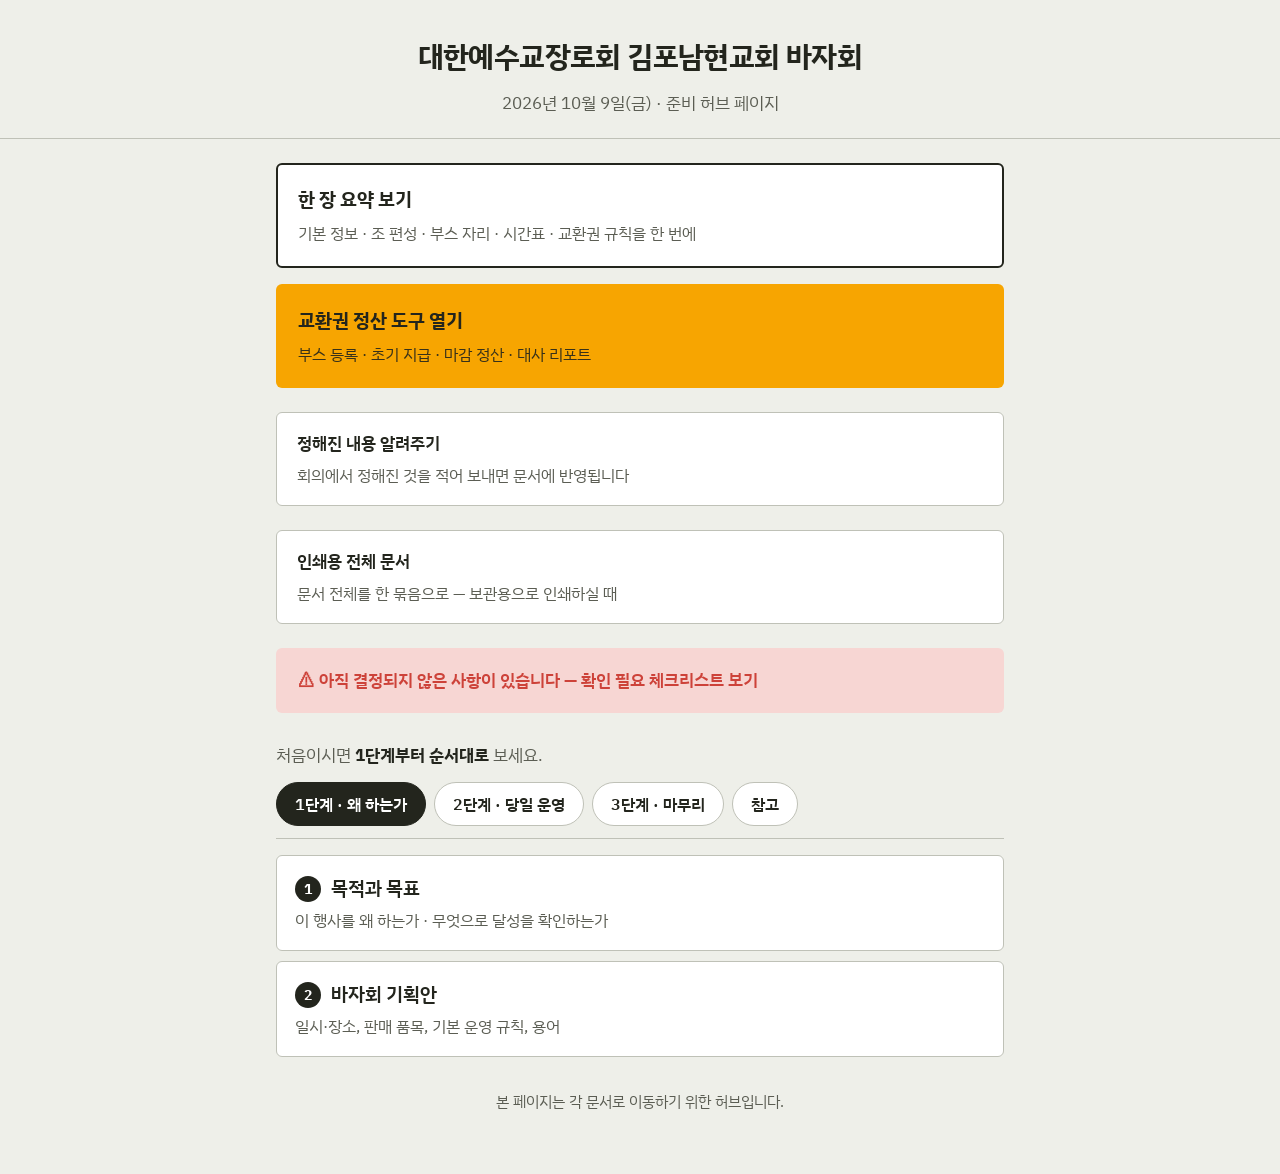
==== index.html @ 62a104b7 "Revise for the ten corrections from the planning meeting Two of these change what the settlement res" ====
<!DOCTYPE html>
<html lang="ko">
<head>
<meta charset="UTF-8">
<meta name="viewport" content="width=device-width, initial-scale=1.0">
<title>바자회 준비 허브</title>
<link rel="preconnect" href="https://fonts.googleapis.com">
<link rel="preconnect" href="https://fonts.gstatic.com" crossorigin>
<link href="https://fonts.googleapis.com/css2?family=IBM+Plex+Sans+KR:wght@400;500;600;700;800&display=swap" rel="stylesheet">
<link rel="stylesheet" href="assets/tokens.css">
<style>
  header {
    padding: 32px 20px 20px;
    background: var(--color-canvas);
    border-bottom: 1px solid var(--color-hairline);
    text-align: center;
  }
  header h1 {
    margin: 0 0 8px;
    font-size: 29px;
    font-weight: 800;
    letter-spacing: -0.6px;
    color: var(--color-ink);
  }
  header p { margin: 0; color: var(--color-mute); font-size: 17px; }

  main {
    max-width: 760px;
    margin: 0 auto;
    padding: 24px 16px 60px;
  }

  .cta {
    display: block;
    background: var(--color-primary);
    color: var(--color-on-primary);
    text-decoration: none;
    padding: 20px 22px;
    border-radius: var(--radius-md);
    margin-bottom: 24px;
    font-weight: 700;
    font-size: 19px;
    height: auto;
  }
  .cta:hover { background: var(--color-primary-pressed); }
  .cta .sub { display: block; font-weight: 400; font-size: 16px; margin-top: 5px; opacity: 0.9; }

  .summary-link {
    display: block;
    background: var(--color-surface-card);
    border: 2px solid var(--color-ink);
    border-radius: var(--radius-md);
    padding: 18px 20px;
    margin-bottom: 16px;
    text-decoration: none;
    color: var(--color-ink);
    font-weight: 700;
    font-size: 19px;
  }
  .summary-link:hover { background: var(--color-surface-soft); }
  .summary-link .sub {
    display: block;
    font-weight: 400;
    font-size: 16px;
    color: var(--color-mute);
    margin-top: 5px;
  }

  .print-link {
    display: block;
    background: var(--color-surface-card);
    border: 1px solid var(--color-hairline);
    border-radius: var(--radius-md);
    padding: 16px 20px;
    margin-bottom: 24px;
    text-decoration: none;
    color: var(--color-ink);
    font-weight: 600;
    font-size: 17px;
  }
  .print-link:hover { background: var(--color-surface-soft); }
  .print-link .sub {
    display: block;
    font-weight: 400;
    font-size: 16px;
    color: var(--color-mute);
    margin-top: 4px;
  }

  .alert {
    display: block;
    text-decoration: none;
    margin-bottom: 28px;
  }
  .alert:hover { filter: brightness(0.97); }

  .lead {
    font-size: 17px;
    color: var(--color-mute);
    margin: 0 0 12px;
  }
  .lead strong { color: var(--color-ink); }

  .tabs {
    padding-bottom: 12px;
    margin-bottom: 16px;
    border-bottom: 1px solid var(--color-hairline);
  }

  .step {
    display: inline-flex;
    align-items: center;
    justify-content: center;
    width: 26px;
    height: 26px;
    margin-right: 10px;
    border-radius: var(--radius-full);
    background: var(--color-ink);
    color: var(--color-on-dark);
    font-size: 14px;
    font-weight: 700;
    vertical-align: 1px;
  }

  ul.doc-list { list-style: none; margin: 0; padding: 0; }
  ul.doc-list li {
    background: var(--color-surface-card);
    border: 1px solid var(--color-hairline);
    border-radius: var(--radius-md);
    margin-bottom: 10px;
  }
  ul.doc-list a {
    display: block;
    padding: 16px 18px;
    text-decoration: none;
    color: var(--color-ink);
    font-weight: 600;
    font-size: 19px;
  }
  ul.doc-list a:hover { background: var(--color-surface-soft); }
  ul.doc-list .desc {
    display: block;
    color: var(--color-mute);
    font-weight: 400;
    font-size: 16px;
    line-height: 1.6;
    margin-top: 4px;
  }

  footer {
    text-align: center;
    color: var(--color-mute);
    font-size: 15px;
    margin-top: 32px;
  }
</style>
</head>
<body>

<header>
  <h1>대한예수교장로회 김포남현교회 바자회</h1>
  <p>2026년 10월 9일(금) · 준비 허브 페이지</p>
</header>

<main>
  <a class="summary-link" href="doc.html?src=docs/한장_요약.md">
    한 장 요약 보기
    <span class="sub">기본 정보 · 조 편성 · 부스 자리 · 시간표 · 교환권 규칙을 한 번에</span>
  </a>

  <a class="cta" href="voucher-settlement/index.html">
    교환권 정산 도구 열기
    <span class="sub">부스 등록 · 초기 지급 · 마감 정산 · 대사 리포트</span>
  </a>

  <a class="print-link" href="answers.html">
    정해진 내용 알려주기
    <span class="sub">회의에서 정해진 것을 적어 보내면 문서에 반영됩니다</span>
  </a>

  <a class="print-link" href="print.html">
    인쇄용 전체 문서
    <span class="sub">문서 전체를 한 묶음으로 — 보관용으로 인쇄하실 때</span>
  </a>

  <a class="alert banner banner-red" href="doc.html?src=docs/확인_필요_체크리스트.md">
    ⚠ 아직 결정되지 않은 사항이 있습니다 — 확인 필요 체크리스트 보기
  </a>

  <p class="lead">처음이시면 <strong>1단계부터 순서대로</strong> 보세요.</p>

  <nav class="tabs" id="tabs">
    <button class="tab-btn active" data-tab="why">1단계 · 왜 하는가</button>
    <button class="tab-btn" data-tab="ops">2단계 · 당일 운영</button>
    <button class="tab-btn" data-tab="after">3단계 · 마무리</button>
    <button class="tab-btn" data-tab="ref">참고</button>
  </nav>

  <div class="tab-panel active" id="panel-why">
    <ul class="doc-list">
      <li><a href="doc.html?src=docs/목적_목표.md"><span class="step">1</span>목적과 목표<span class="desc">이 행사를 왜 하는가 · 무엇으로 달성을 확인하는가</span></a></li>
      <li><a href="doc.html?src=바자회_기획안.md"><span class="step">2</span>바자회 기획안<span class="desc">일시·장소, 판매 품목, 기본 운영 규칙, 용어</span></a></li>
    </ul>
  </div>

  <div class="tab-panel" id="panel-ops">
    <ul class="doc-list">
      <li><a href="doc.html?src=docs/부스_배치.md"><span class="step">3</span>부스 배치<span class="desc">어디에 무엇이 있는가</span></a></li>
      <li><a href="doc.html?src=docs/타임라인.md"><span class="step">4</span>타임라인<span class="desc">몇 시에 무엇을 하는가</span></a></li>
      <li><a href="doc.html?src=docs/운영_역할.md"><span class="step">5</span>운영 역할<span class="desc">누가 무엇을 맡는가</span></a></li>
      <li><a href="doc.html?src=docs/교환권_운영.md"><span class="step">6</span>교환권 운영<span class="desc">돈이 어떻게 오가는가 — 가장 낯선 규칙이므로 꼭 확인</span></a></li>
      <li><a href="doc.html?src=docs/사전_구매_신청.md"><span class="step">7</span>사전 구매<span class="desc">행사 전에 미리 파는 품목과 정산 반영</span></a></li>
    </ul>
  </div>

  <div class="tab-panel" id="panel-after">
    <ul class="doc-list">
      <li><a href="doc.html?src=docs/정산_절차.md"><span class="step">8</span>정산 절차<span class="desc">매출을 어떻게 검증하고 보고하는가</span></a></li>
      <li><a href="voucher-settlement/index.html"><span class="step">9</span>교환권 정산 도구<span class="desc">정산을 실제로 입력·검증하는 웹 도구</span></a></li>
    </ul>
  </div>

  <div class="tab-panel" id="panel-ref">
    <ul class="doc-list">
      <li><a href="doc.html?src=docs/우천_대책.md">우천 대책<span class="desc">비가 올 경우</span></a></li>
      <li><a href="doc.html?src=docs/과거_실적.md">과거 실적<span class="desc">2024년 결산 — 교환권을 얼마나 만들지 정하는 근거</span></a></li>
      <li><a href="doc.html?src=docs/가치_기준.md">가치 기준<span class="desc">결정이 애매할 때의 판단 기준</span></a></li>
      <li><a href="doc.html?src=docs/확인_필요_체크리스트.md">확인 필요 체크리스트<span class="desc">아직 정해지지 않은 것들</span></a></li>
    </ul>
  </div>

  <footer>본 페이지는 각 문서로 이동하기 위한 허브입니다.</footer>
</main>

<script>
  document.getElementById("tabs").addEventListener("click", function (e) {
    var btn = e.target.closest(".tab-btn");
    if (!btn) return;
    document.querySelectorAll("#tabs .tab-btn").forEach(function (b) { b.classList.remove("active"); });
    document.querySelectorAll(".tab-panel").forEach(function (p) { p.classList.remove("active"); });
    btn.classList.add("active");
    document.getElementById("panel-" + btn.dataset.tab).classList.add("active");
  });
</script>
</body>
</html>
---- assets/tokens.css ----
:root {
  --color-canvas: #eeefe9;
  --color-surface-card: #ffffff;
  --color-surface-soft: #e5e7e0;
  --color-surface-doc: #fcfcfa;
  --color-ink: #23251d;
  --color-body: #4d4f46;
  --color-mute: #5b5d53;
  --color-ash: #75776c;
  --color-hairline: #bfc1b7;
  --color-hairline-soft: #dcdfd2;
  --color-primary: #f7a501;
  --color-primary-pressed: #dd9001;
  --color-on-primary: #23251d;
  --color-on-dark: #ffffff;
  --color-link-teal: #0c6285;
  --color-accent-blue: #2c84e0;
  --color-accent-blue-soft: #dceaf6;
  --color-accent-red: #cd4239;
  --color-accent-red-soft: #f7d6d3;
  --color-accent-green: #2c8c66;
  --color-accent-green-soft: #d9eddf;
  --color-accent-purple: #7c44a6;
  --color-accent-purple-soft: #e7d8ee;
  --radius-xs: 2px;
  --radius-sm: 4px;
  --radius-md: 6px;
  --radius-full: 9999px;
}

* { box-sizing: border-box; }

body {
  margin: 0;
  font-family: "IBM Plex Sans KR", "IBM Plex Sans", -apple-system, "Apple SD Gothic Neo", "Malgun Gothic", "Segoe UI", sans-serif;
  background: var(--color-canvas);
  color: var(--color-body);
  font-size: 17px;
  line-height: 1.7;
  /* Korean breaks anywhere by default, so a line can end mid-word ("방향으 / 로").
     keep-all wraps at 어절 boundaries instead; break-word is the escape hatch for a
     single run too long to fit, such as a URL. */
  word-break: keep-all;
  overflow-wrap: break-word;
}

a { color: var(--color-link-teal); }

/* Buttons: bare <button> and .btn (for anchor tags styled as buttons) share the same default look */
button, .btn {
  display: inline-flex;
  align-items: center;
  justify-content: center;
  cursor: pointer;
  font-family: inherit;
  font-size: 16px;
  font-weight: 700;
  min-height: 46px;
  padding: 10px 20px;
  border-radius: var(--radius-md);
  border: none;
  text-decoration: none;
  background: var(--color-primary);
  color: var(--color-on-primary);
}
button:hover, .btn:hover { background: var(--color-primary-pressed); }
button.danger, .btn-danger { background: var(--color-accent-red); color: var(--color-on-dark); }
button.danger:hover, .btn-danger:hover { background: #a83527; }
.btn-secondary { background: var(--color-surface-soft); color: var(--color-ink); }
.btn-secondary:hover { background: var(--color-hairline-soft); }

/* Callout banners */
.banner {
  padding: 18px 22px;
  border-radius: var(--radius-md);
  margin: 20px 0;
  font-size: 17px;
  line-height: 1.7;
}
.banner-blue { background: var(--color-accent-blue-soft); color: var(--color-ink); }
.banner-green { background: var(--color-accent-green-soft); color: var(--color-accent-green); font-weight: 600; }
.banner-red { background: var(--color-accent-red-soft); color: var(--color-accent-red); font-weight: 600; }
.banner-purple { background: var(--color-accent-purple-soft); color: var(--color-ink); }

/* Data / content tables */
.data-table {
  width: 100%;
  border-collapse: collapse;
  background: var(--color-surface-card);
  margin: 16px 0;
  border: 1px solid var(--color-hairline);
  border-radius: var(--radius-md);
  overflow: hidden;
  font-size: 16px;
}
.data-table th, .data-table td {
  border-bottom: 1px solid var(--color-hairline-soft);
  padding: 12px 14px;
  text-align: left;
  line-height: 1.6;
  color: var(--color-body);
}
.data-table th {
  background: var(--color-surface-soft);
  color: var(--color-ink);
  font-weight: 700;
  font-size: 16px;
}
.data-table tr:last-child td { border-bottom: none; }

/* Safety net: if a table (or anything else) is wider than its container on a
   narrow screen, it scrolls inside this box instead of overflowing the page. */
.table-scroll {
  overflow-x: auto;
  -webkit-overflow-scrolling: touch;
  margin: 16px 0;
}
.table-scroll .data-table { margin: 0; }

/* Inline code */
code {
  background: var(--color-surface-soft);
  color: var(--color-ink);
  font-family: ui-monospace, "Source Code Pro", monospace;
  font-size: 0.95em;
  padding: 3px 7px;
  border-radius: var(--radius-xs);
}

.hint { color: var(--color-mute); font-size: 16px; }

/* Pill tabs: shared by the voucher-settlement app, the doc viewer, and the hub page */
.tabs {
  display: flex;
  flex-wrap: wrap;
  gap: 8px;
}
/* Tabs carry a visible chip outline even when inactive: as bare text they read as
   a heading, not as something you can tap. */
.tab-btn {
  background: var(--color-surface-card);
  color: var(--color-ink);
  border: 1px solid var(--color-hairline);
  border-radius: var(--radius-full);
  height: auto;
  min-height: 44px;
  padding: 10px 18px;
  font-size: 16px;
  font-weight: 600;
  cursor: pointer;
  font-family: inherit;
}
.tab-btn:hover { background: var(--color-surface-soft); }
.tab-btn.active { background: var(--color-ink); color: var(--color-on-dark); border-color: var(--color-ink); }
.tab-panel { display: none; }
.tab-panel.active { display: block; }
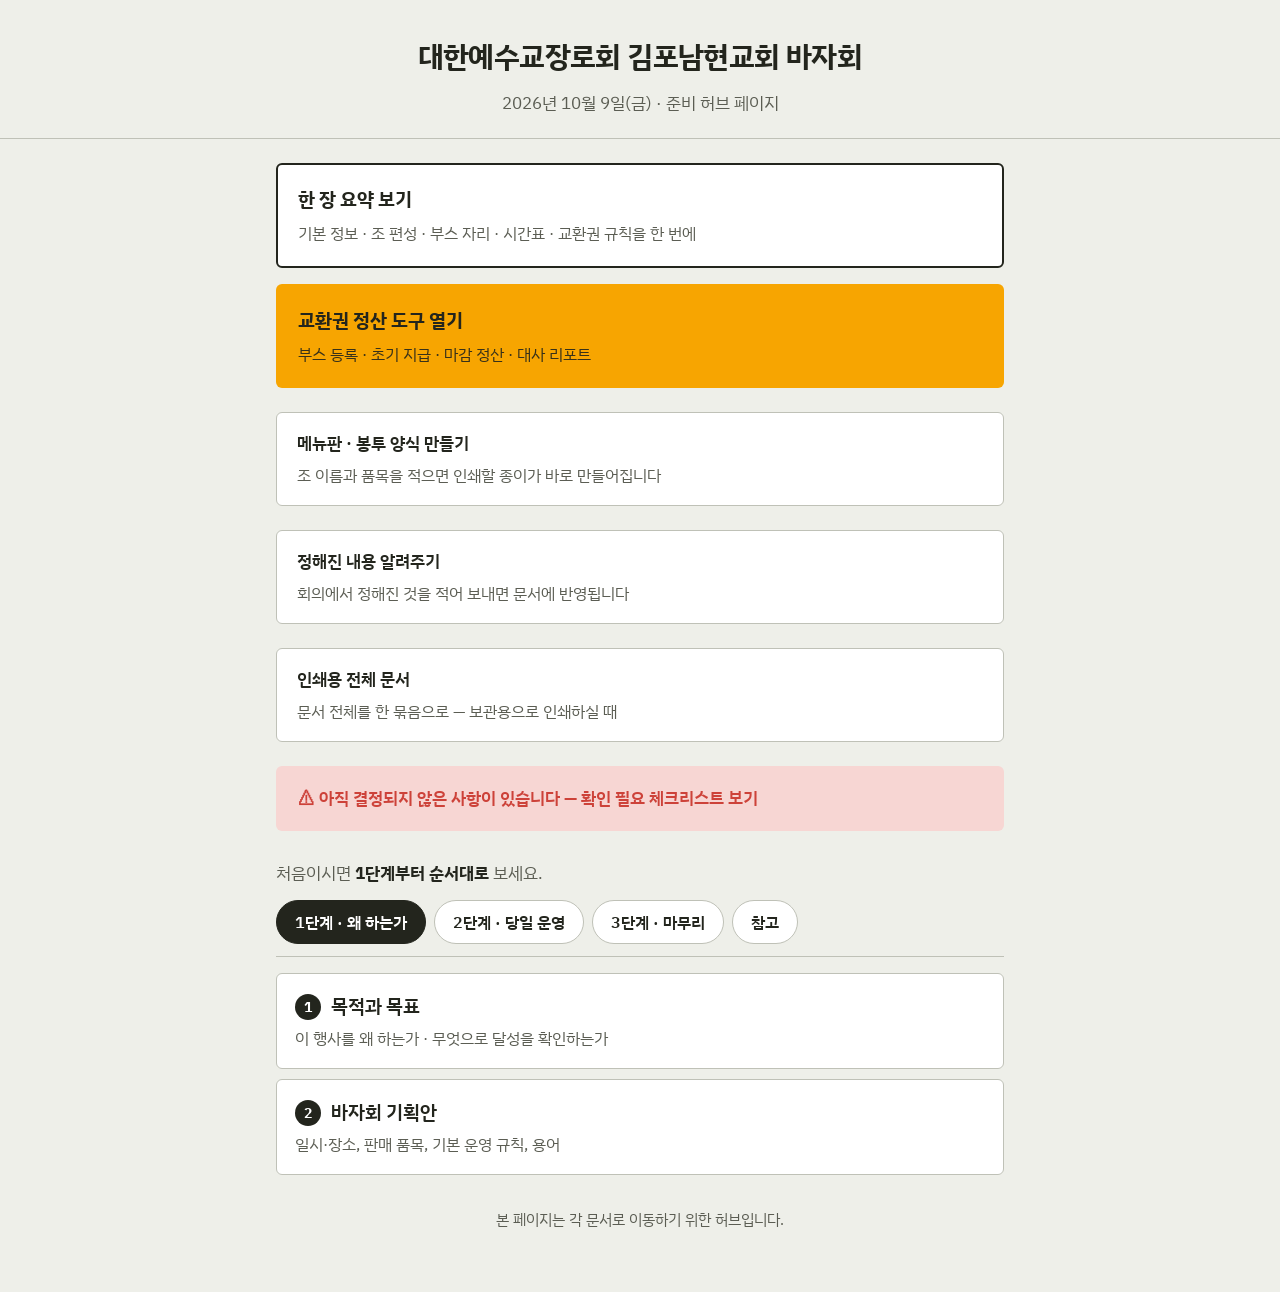
==== commit 75c97598: "Generate booth menu boards and voucher envelope slips Two printed things were being written by hand " ====
--- a/index.html
+++ b/index.html
@@ -173,6 +173,11 @@
     <span class="sub">부스 등록 · 초기 지급 · 마감 정산 · 대사 리포트</span>
   </a>
 
+  <a class="print-link" href="forms.html">
+    메뉴판 · 봉투 양식 만들기
+    <span class="sub">조 이름과 품목을 적으면 인쇄할 종이가 바로 만들어집니다</span>
+  </a>
+
   <a class="print-link" href="answers.html">
     정해진 내용 알려주기
     <span class="sub">회의에서 정해진 것을 적어 보내면 문서에 반영됩니다</span>
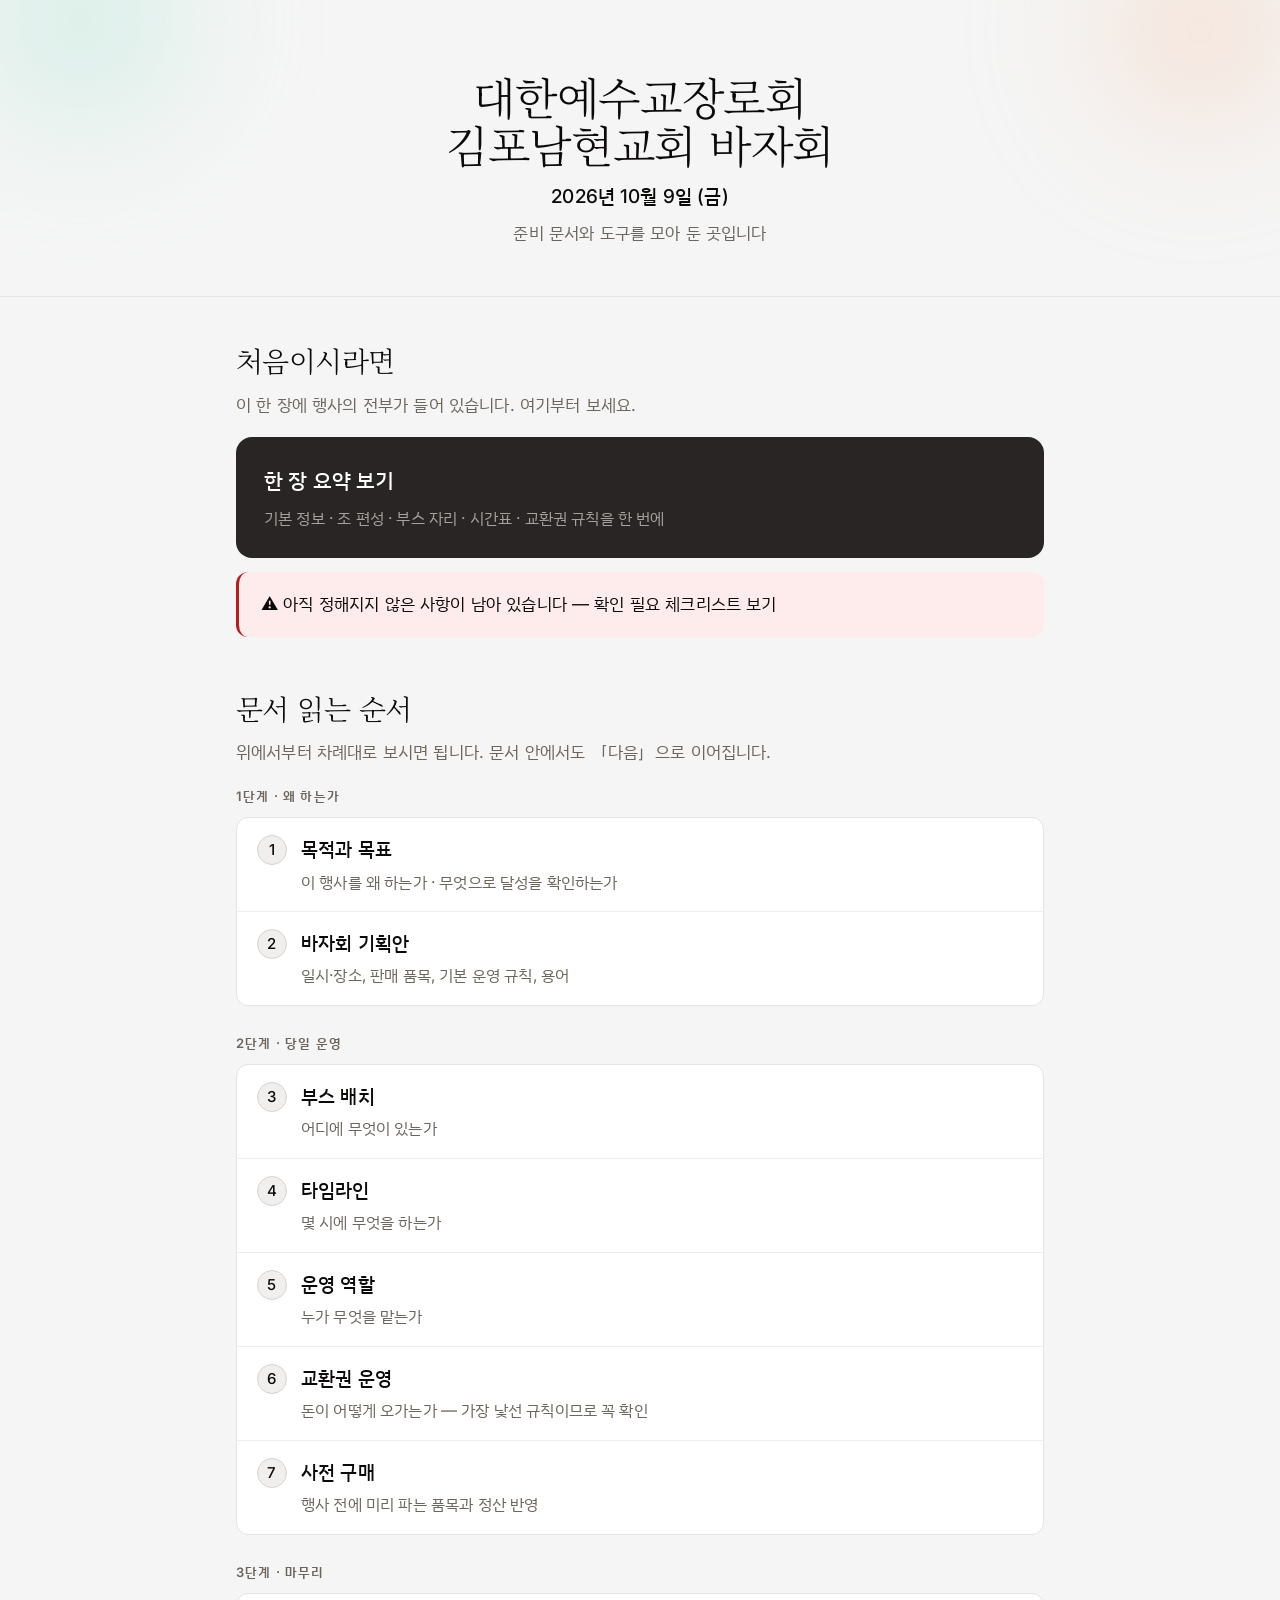
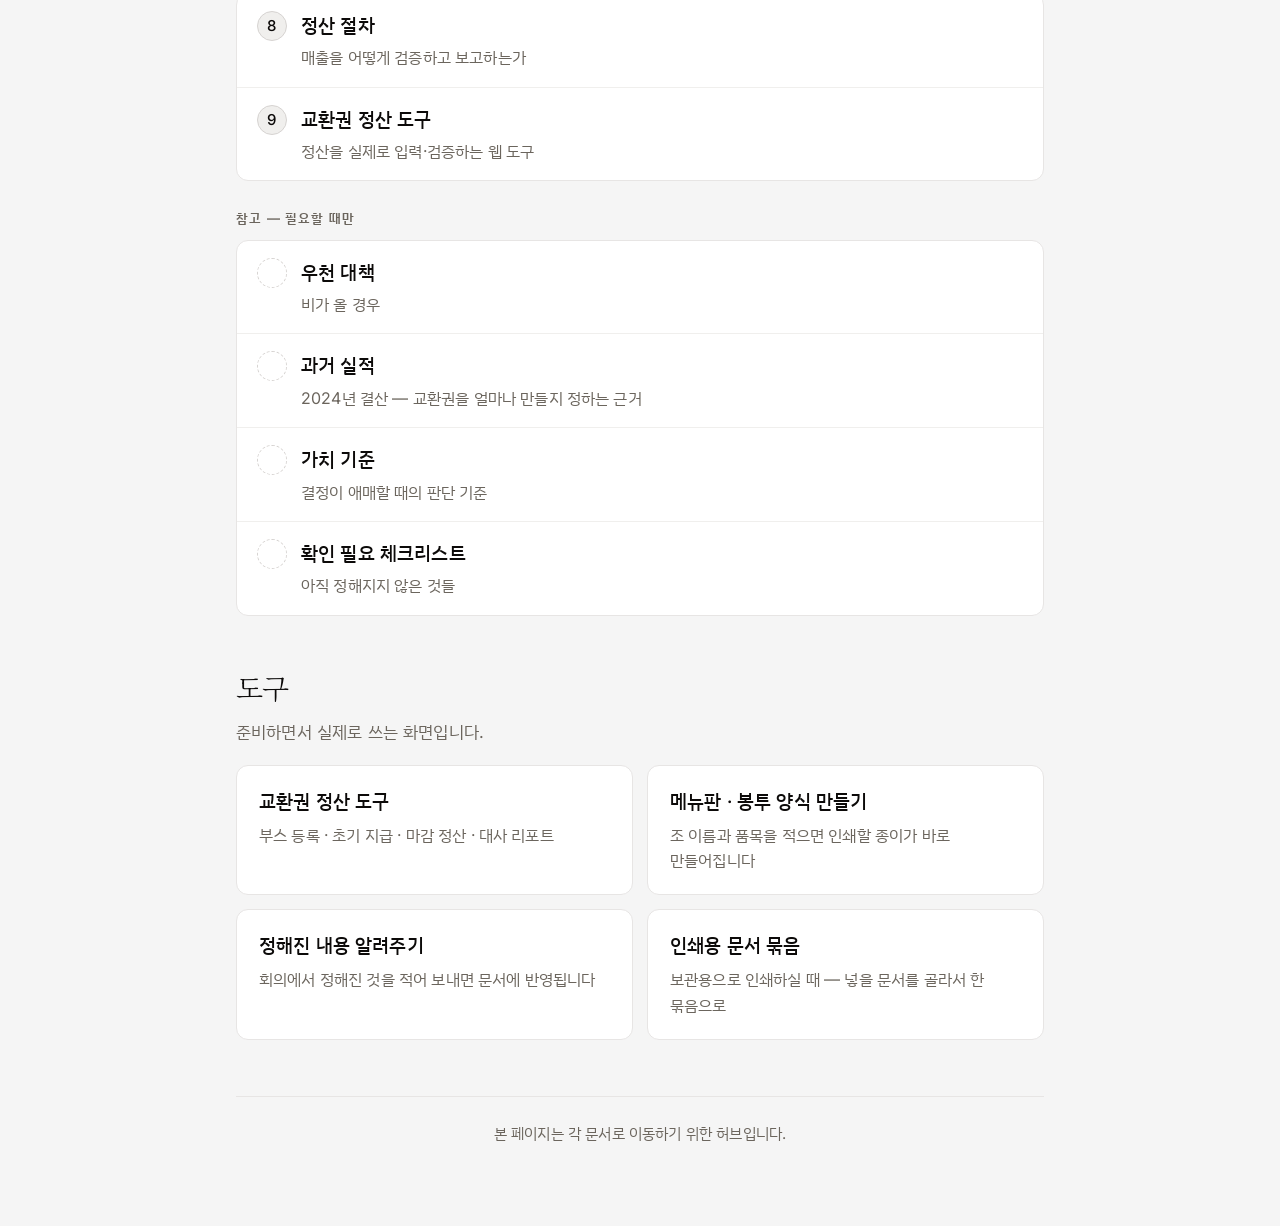
==== commit 7cfc9f36: "Rebuild the screens on the design spec, and stop printing what nobody keeps The palette, type and sh" ====
--- a/index.html
+++ b/index.html
@@ -6,246 +6,283 @@
 <title>바자회 준비 허브</title>
 <link rel="preconnect" href="https://fonts.googleapis.com">
 <link rel="preconnect" href="https://fonts.gstatic.com" crossorigin>
-<link href="https://fonts.googleapis.com/css2?family=IBM+Plex+Sans+KR:wght@400;500;600;700;800&display=swap" rel="stylesheet">
+<link href="https://fonts.googleapis.com/css2?family=Inter:wght@400;500;600&family=IBM+Plex+Sans+KR:wght@400;500;700&family=Noto+Serif+KR:wght@300;400&display=swap" rel="stylesheet">
 <link rel="stylesheet" href="assets/tokens.css">
 <style>
   header {
-    padding: 32px 20px 20px;
+    position: relative;
+    overflow: hidden;
+    padding: 72px 20px 48px;
     background: var(--color-canvas);
     border-bottom: 1px solid var(--color-hairline);
     text-align: center;
   }
+  /* Atmospheric orbs are the only colour in the system, and they are decoration
+     only -- never a fill behind text, never a component background. Held far
+     enough back that near-black ink keeps its contrast. */
+  header::before,
+  header::after {
+    content: "";
+    position: absolute;
+    border-radius: var(--radius-full);
+    filter: blur(60px);
+    opacity: 0.5;
+    pointer-events: none;
+  }
+  header::before {
+    width: 320px; height: 320px; top: -140px; left: -80px;
+    background: radial-gradient(circle, var(--grad-mint), transparent 70%);
+  }
+  header::after {
+    width: 300px; height: 300px; top: -120px; right: -70px;
+    background: radial-gradient(circle, var(--grad-peach), transparent 70%);
+  }
+  header > * { position: relative; }
   header h1 {
-    margin: 0 0 8px;
-    font-size: 29px;
-    font-weight: 800;
-    letter-spacing: -0.6px;
-    color: var(--color-ink);
-  }
-  header p { margin: 0; color: var(--color-mute); font-size: 17px; }
+    margin: 0 0 12px;
+    font-family: var(--font-display);
+    font-size: 44px;
+    font-weight: 300;
+    line-height: 1.1;
+    letter-spacing: -0.03em;
+    color: var(--color-ink);
+  }
+  header .when { margin: 0; color: var(--color-ink); font-size: 19px; font-weight: 500; }
+  header .where { margin: 6px 0 0; color: var(--color-mute); font-size: 17px; }
 
   main {
-    max-width: 760px;
+    max-width: 840px;
     margin: 0 auto;
-    padding: 24px 16px 60px;
-  }
-
-  .cta {
+    padding: 40px 16px 80px;
+  }
+
+  section + section { margin-top: 48px; }
+  section > h2 {
+    font-family: var(--font-display);
+    font-size: 28px;
+    font-weight: 300;
+    letter-spacing: -0.02em;
+    color: var(--color-ink);
+    margin: 0 0 6px;
+  }
+  section > .lead {
+    margin: 0 0 18px;
+    font-size: 17px;
+    color: var(--color-mute);
+  }
+
+  /* One ink pill on the page. The hub's job is to get someone who has never
+     seen this event started, so the primary action is the summary, not a tool. */
+  .start {
     display: block;
     background: var(--color-primary);
     color: var(--color-on-primary);
     text-decoration: none;
-    padding: 20px 22px;
-    border-radius: var(--radius-md);
-    margin-bottom: 24px;
-    font-weight: 700;
-    font-size: 19px;
-    height: auto;
-  }
-  .cta:hover { background: var(--color-primary-pressed); }
-  .cta .sub { display: block; font-weight: 400; font-size: 16px; margin-top: 5px; opacity: 0.9; }
-
-  .summary-link {
-    display: block;
-    background: var(--color-surface-card);
-    border: 2px solid var(--color-ink);
-    border-radius: var(--radius-md);
-    padding: 18px 20px;
-    margin-bottom: 16px;
-    text-decoration: none;
-    color: var(--color-ink);
-    font-weight: 700;
-    font-size: 19px;
-  }
-  .summary-link:hover { background: var(--color-surface-soft); }
-  .summary-link .sub {
+    padding: 26px 28px;
+    border-radius: var(--radius-xl);
+    font-weight: 500;
+    font-size: 21px;
+  }
+  .start:hover { background: var(--color-primary-pressed); }
+  .start .sub {
     display: block;
     font-weight: 400;
     font-size: 16px;
-    color: var(--color-mute);
-    margin-top: 5px;
-  }
-
-  .print-link {
-    display: block;
+    line-height: 1.6;
+    margin-top: 7px;
+    color: var(--color-on-dark-soft);
+  }
+
+  .alert {
+    display: block;
+    text-decoration: none;
+    margin: 14px 0 0;
+    font-size: 17px;
+  }
+  .alert:hover { filter: brightness(0.97); }
+
+  /* Reading order. One card, hairline-divided rows -- the whole sequence is on
+     the page at once. It used to sit behind step tabs, but a tab that hides four
+     of five documents reads as a table of contents and is really a filter. */
+  .doc-group + .doc-group { margin-top: 26px; }
+  .doc-list {
+    list-style: none;
+    margin: 0;
+    padding: 0;
     background: var(--color-surface-card);
     border: 1px solid var(--color-hairline);
-    border-radius: var(--radius-md);
+    border-radius: var(--radius-lg);
+    overflow: hidden;
+  }
+  .doc-list li + li { border-top: 1px solid var(--color-hairline-soft); }
+  .doc-list a {
+    display: flex;
+    align-items: flex-start;
+    gap: 14px;
     padding: 16px 20px;
-    margin-bottom: 24px;
-    text-decoration: none;
-    color: var(--color-ink);
-    font-weight: 600;
-    font-size: 17px;
-  }
-  .print-link:hover { background: var(--color-surface-soft); }
-  .print-link .sub {
-    display: block;
-    font-weight: 400;
-    font-size: 16px;
-    color: var(--color-mute);
-    margin-top: 4px;
-  }
-
-  .alert {
-    display: block;
-    text-decoration: none;
-    margin-bottom: 28px;
-  }
-  .alert:hover { filter: brightness(0.97); }
-
-  .lead {
-    font-size: 17px;
-    color: var(--color-mute);
-    margin: 0 0 12px;
-  }
-  .lead strong { color: var(--color-ink); }
-
-  .tabs {
-    padding-bottom: 12px;
-    margin-bottom: 16px;
-    border-bottom: 1px solid var(--color-hairline);
-  }
-
-  .step {
+    text-decoration: none;
+    color: var(--color-ink);
+  }
+  .doc-list a:hover { background: var(--color-surface-soft); }
+  .doc-list .step {
+    flex: 0 0 auto;
     display: inline-flex;
     align-items: center;
     justify-content: center;
-    width: 26px;
-    height: 26px;
-    margin-right: 10px;
+    width: 30px;
+    height: 30px;
+    margin-top: 1px;
     border-radius: var(--radius-full);
-    background: var(--color-ink);
-    color: var(--color-on-dark);
-    font-size: 14px;
-    font-weight: 700;
-    vertical-align: 1px;
-  }
-
-  ul.doc-list { list-style: none; margin: 0; padding: 0; }
-  ul.doc-list li {
+    background: var(--color-surface-soft);
+    border: 1px solid var(--color-hairline-strong);
+    color: var(--color-ink);
+    font-size: 15px;
+    font-weight: 500;
+  }
+  .doc-list .step.blank { background: transparent; border-style: dashed; }
+  .doc-list .text { min-width: 0; }
+  .doc-list .name { display: block; font-size: 19px; font-weight: 500; }
+  .doc-list .desc {
+    display: block;
+    color: var(--color-mute);
+    font-size: 16px;
+    line-height: 1.6;
+    margin-top: 3px;
+  }
+
+  /* Tools sit apart from the documents: these are things you do, not read. */
+  .tools { display: grid; grid-template-columns: repeat(2, 1fr); gap: 14px; }
+  .tool {
+    display: block;
     background: var(--color-surface-card);
     border: 1px solid var(--color-hairline);
-    border-radius: var(--radius-md);
-    margin-bottom: 10px;
-  }
-  ul.doc-list a {
-    display: block;
-    padding: 16px 18px;
-    text-decoration: none;
-    color: var(--color-ink);
-    font-weight: 600;
-    font-size: 19px;
-  }
-  ul.doc-list a:hover { background: var(--color-surface-soft); }
-  ul.doc-list .desc {
-    display: block;
-    color: var(--color-mute);
-    font-weight: 400;
+    border-radius: var(--radius-lg);
+    padding: 20px 22px;
+    text-decoration: none;
+    color: var(--color-ink);
+  }
+  .tool:hover {
+    background: var(--color-surface-soft);
+    box-shadow: 0 4px 16px rgba(0, 0, 0, 0.04);
+  }
+  .tool .name { display: block; font-size: 19px; font-weight: 500; }
+  .tool .sub {
+    display: block;
+    color: var(--color-mute);
     font-size: 16px;
     line-height: 1.6;
-    margin-top: 4px;
+    margin-top: 5px;
   }
 
   footer {
     text-align: center;
     color: var(--color-mute);
     font-size: 15px;
-    margin-top: 32px;
+    margin-top: 56px;
+    padding-top: 24px;
+    border-top: 1px solid var(--color-hairline);
+  }
+
+  @media (max-width: 600px) {
+    header { padding: 48px 16px 36px; }
+    header h1 { font-size: 33px; }
+    /* The orbs shrink with the screen rather than disappearing -- at desktop
+       size on a phone they stop being atmosphere and become a coloured band. */
+    header::before { width: 210px; height: 210px; top: -105px; left: -60px; }
+    header::after { width: 190px; height: 190px; top: -95px; right: -50px; }
+    main { padding: 28px 16px 64px; }
+    .tools { grid-template-columns: 1fr; }
   }
 </style>
 </head>
 <body>
 
 <header>
-  <h1>대한예수교장로회 김포남현교회 바자회</h1>
-  <p>2026년 10월 9일(금) · 준비 허브 페이지</p>
+  <h1>대한예수교장로회<br>김포남현교회 바자회</h1>
+  <p class="when">2026년 10월 9일 (금)</p>
+  <p class="where">준비 문서와 도구를 모아 둔 곳입니다</p>
 </header>
 
 <main>
-  <a class="summary-link" href="doc.html?src=docs/한장_요약.md">
-    한 장 요약 보기
-    <span class="sub">기본 정보 · 조 편성 · 부스 자리 · 시간표 · 교환권 규칙을 한 번에</span>
-  </a>
-
-  <a class="cta" href="voucher-settlement/index.html">
-    교환권 정산 도구 열기
-    <span class="sub">부스 등록 · 초기 지급 · 마감 정산 · 대사 리포트</span>
-  </a>
-
-  <a class="print-link" href="forms.html">
-    메뉴판 · 봉투 양식 만들기
-    <span class="sub">조 이름과 품목을 적으면 인쇄할 종이가 바로 만들어집니다</span>
-  </a>
-
-  <a class="print-link" href="answers.html">
-    정해진 내용 알려주기
-    <span class="sub">회의에서 정해진 것을 적어 보내면 문서에 반영됩니다</span>
-  </a>
-
-  <a class="print-link" href="print.html">
-    인쇄용 전체 문서
-    <span class="sub">문서 전체를 한 묶음으로 — 보관용으로 인쇄하실 때</span>
-  </a>
-
-  <a class="alert banner banner-red" href="doc.html?src=docs/확인_필요_체크리스트.md">
-    ⚠ 아직 결정되지 않은 사항이 있습니다 — 확인 필요 체크리스트 보기
-  </a>
-
-  <p class="lead">처음이시면 <strong>1단계부터 순서대로</strong> 보세요.</p>
-
-  <nav class="tabs" id="tabs">
-    <button class="tab-btn active" data-tab="why">1단계 · 왜 하는가</button>
-    <button class="tab-btn" data-tab="ops">2단계 · 당일 운영</button>
-    <button class="tab-btn" data-tab="after">3단계 · 마무리</button>
-    <button class="tab-btn" data-tab="ref">참고</button>
-  </nav>
-
-  <div class="tab-panel active" id="panel-why">
-    <ul class="doc-list">
-      <li><a href="doc.html?src=docs/목적_목표.md"><span class="step">1</span>목적과 목표<span class="desc">이 행사를 왜 하는가 · 무엇으로 달성을 확인하는가</span></a></li>
-      <li><a href="doc.html?src=바자회_기획안.md"><span class="step">2</span>바자회 기획안<span class="desc">일시·장소, 판매 품목, 기본 운영 규칙, 용어</span></a></li>
-    </ul>
-  </div>
-
-  <div class="tab-panel" id="panel-ops">
-    <ul class="doc-list">
-      <li><a href="doc.html?src=docs/부스_배치.md"><span class="step">3</span>부스 배치<span class="desc">어디에 무엇이 있는가</span></a></li>
-      <li><a href="doc.html?src=docs/타임라인.md"><span class="step">4</span>타임라인<span class="desc">몇 시에 무엇을 하는가</span></a></li>
-      <li><a href="doc.html?src=docs/운영_역할.md"><span class="step">5</span>운영 역할<span class="desc">누가 무엇을 맡는가</span></a></li>
-      <li><a href="doc.html?src=docs/교환권_운영.md"><span class="step">6</span>교환권 운영<span class="desc">돈이 어떻게 오가는가 — 가장 낯선 규칙이므로 꼭 확인</span></a></li>
-      <li><a href="doc.html?src=docs/사전_구매_신청.md"><span class="step">7</span>사전 구매<span class="desc">행사 전에 미리 파는 품목과 정산 반영</span></a></li>
-    </ul>
-  </div>
-
-  <div class="tab-panel" id="panel-after">
-    <ul class="doc-list">
-      <li><a href="doc.html?src=docs/정산_절차.md"><span class="step">8</span>정산 절차<span class="desc">매출을 어떻게 검증하고 보고하는가</span></a></li>
-      <li><a href="voucher-settlement/index.html"><span class="step">9</span>교환권 정산 도구<span class="desc">정산을 실제로 입력·검증하는 웹 도구</span></a></li>
-    </ul>
-  </div>
-
-  <div class="tab-panel" id="panel-ref">
-    <ul class="doc-list">
-      <li><a href="doc.html?src=docs/우천_대책.md">우천 대책<span class="desc">비가 올 경우</span></a></li>
-      <li><a href="doc.html?src=docs/과거_실적.md">과거 실적<span class="desc">2024년 결산 — 교환권을 얼마나 만들지 정하는 근거</span></a></li>
-      <li><a href="doc.html?src=docs/가치_기준.md">가치 기준<span class="desc">결정이 애매할 때의 판단 기준</span></a></li>
-      <li><a href="doc.html?src=docs/확인_필요_체크리스트.md">확인 필요 체크리스트<span class="desc">아직 정해지지 않은 것들</span></a></li>
-    </ul>
-  </div>
+  <section>
+    <h2>처음이시라면</h2>
+    <p class="lead">이 한 장에 행사의 전부가 들어 있습니다. 여기부터 보세요.</p>
+    <a class="start" href="doc.html?src=docs/한장_요약.md">
+      한 장 요약 보기
+      <span class="sub">기본 정보 · 조 편성 · 부스 자리 · 시간표 · 교환권 규칙을 한 번에</span>
+    </a>
+    <a class="alert banner banner-red" href="doc.html?src=docs/확인_필요_체크리스트.md">
+      ⚠ 아직 정해지지 않은 사항이 남아 있습니다 — 확인 필요 체크리스트 보기
+    </a>
+  </section>
+
+  <section>
+    <h2>문서 읽는 순서</h2>
+    <p class="lead">위에서부터 차례대로 보시면 됩니다. 문서 안에서도 「다음」으로 이어집니다.</p>
+
+    <div class="doc-group">
+      <p class="eyebrow">1단계 · 왜 하는가</p>
+      <ul class="doc-list">
+        <li><a href="doc.html?src=docs/목적_목표.md"><span class="step">1</span><span class="text"><span class="name">목적과 목표</span><span class="desc">이 행사를 왜 하는가 · 무엇으로 달성을 확인하는가</span></span></a></li>
+        <li><a href="doc.html?src=바자회_기획안.md"><span class="step">2</span><span class="text"><span class="name">바자회 기획안</span><span class="desc">일시·장소, 판매 품목, 기본 운영 규칙, 용어</span></span></a></li>
+      </ul>
+    </div>
+
+    <div class="doc-group">
+      <p class="eyebrow">2단계 · 당일 운영</p>
+      <ul class="doc-list">
+        <li><a href="doc.html?src=docs/부스_배치.md"><span class="step">3</span><span class="text"><span class="name">부스 배치</span><span class="desc">어디에 무엇이 있는가</span></span></a></li>
+        <li><a href="doc.html?src=docs/타임라인.md"><span class="step">4</span><span class="text"><span class="name">타임라인</span><span class="desc">몇 시에 무엇을 하는가</span></span></a></li>
+        <li><a href="doc.html?src=docs/운영_역할.md"><span class="step">5</span><span class="text"><span class="name">운영 역할</span><span class="desc">누가 무엇을 맡는가</span></span></a></li>
+        <li><a href="doc.html?src=docs/교환권_운영.md"><span class="step">6</span><span class="text"><span class="name">교환권 운영</span><span class="desc">돈이 어떻게 오가는가 — 가장 낯선 규칙이므로 꼭 확인</span></span></a></li>
+        <li><a href="doc.html?src=docs/사전_구매_신청.md"><span class="step">7</span><span class="text"><span class="name">사전 구매</span><span class="desc">행사 전에 미리 파는 품목과 정산 반영</span></span></a></li>
+      </ul>
+    </div>
+
+    <div class="doc-group">
+      <p class="eyebrow">3단계 · 마무리</p>
+      <ul class="doc-list">
+        <li><a href="doc.html?src=docs/정산_절차.md"><span class="step">8</span><span class="text"><span class="name">정산 절차</span><span class="desc">매출을 어떻게 검증하고 보고하는가</span></span></a></li>
+        <li><a href="voucher-settlement/index.html"><span class="step">9</span><span class="text"><span class="name">교환권 정산 도구</span><span class="desc">정산을 실제로 입력·검증하는 웹 도구</span></span></a></li>
+      </ul>
+    </div>
+
+    <div class="doc-group">
+      <p class="eyebrow">참고 — 필요할 때만</p>
+      <ul class="doc-list">
+        <li><a href="doc.html?src=docs/우천_대책.md"><span class="step blank"></span><span class="text"><span class="name">우천 대책</span><span class="desc">비가 올 경우</span></span></a></li>
+        <li><a href="doc.html?src=docs/과거_실적.md"><span class="step blank"></span><span class="text"><span class="name">과거 실적</span><span class="desc">2024년 결산 — 교환권을 얼마나 만들지 정하는 근거</span></span></a></li>
+        <li><a href="doc.html?src=docs/가치_기준.md"><span class="step blank"></span><span class="text"><span class="name">가치 기준</span><span class="desc">결정이 애매할 때의 판단 기준</span></span></a></li>
+        <li><a href="doc.html?src=docs/확인_필요_체크리스트.md"><span class="step blank"></span><span class="text"><span class="name">확인 필요 체크리스트</span><span class="desc">아직 정해지지 않은 것들</span></span></a></li>
+      </ul>
+    </div>
+  </section>
+
+  <section>
+    <h2>도구</h2>
+    <p class="lead">준비하면서 실제로 쓰는 화면입니다.</p>
+    <div class="tools">
+      <a class="tool" href="voucher-settlement/index.html">
+        <span class="name">교환권 정산 도구</span>
+        <span class="sub">부스 등록 · 초기 지급 · 마감 정산 · 대사 리포트</span>
+      </a>
+      <a class="tool" href="forms.html">
+        <span class="name">메뉴판 · 봉투 양식 만들기</span>
+        <span class="sub">조 이름과 품목을 적으면 인쇄할 종이가 바로 만들어집니다</span>
+      </a>
+      <a class="tool" href="answers.html">
+        <span class="name">정해진 내용 알려주기</span>
+        <span class="sub">회의에서 정해진 것을 적어 보내면 문서에 반영됩니다</span>
+      </a>
+      <a class="tool" href="print.html">
+        <span class="name">인쇄용 문서 묶음</span>
+        <span class="sub">보관용으로 인쇄하실 때 — 넣을 문서를 골라서 한 묶음으로</span>
+      </a>
+    </div>
+  </section>
 
   <footer>본 페이지는 각 문서로 이동하기 위한 허브입니다.</footer>
 </main>
 
-<script>
-  document.getElementById("tabs").addEventListener("click", function (e) {
-    var btn = e.target.closest(".tab-btn");
-    if (!btn) return;
-    document.querySelectorAll("#tabs .tab-btn").forEach(function (b) { b.classList.remove("active"); });
-    document.querySelectorAll(".tab-panel").forEach(function (p) { p.classList.remove("active"); });
-    btn.classList.add("active");
-    document.getElementById("panel-" + btn.dataset.tab).classList.add("active");
-  });
-</script>
 </body>
 </html>
--- a/assets/tokens.css
+++ b/assets/tokens.css
@@ -1,42 +1,87 @@
+/* Design tokens. Follows design/DESIGN.md (ElevenLabs-inspired): an off-white
+   canvas holding warm near-black ink, a light serif for display, and no
+   saturated action colour -- the ink pill is the only CTA.
+
+   Three deliberate departures, all from CLAUDE.md's rule that readers are mostly
+   in their 50s to 70s:
+   - Body sits at 17px, not the spec's 16px, and tables at 16px.
+   - `muted` is darkened from the spec's #777169 (4.43:1 on canvas, under AA) to
+     #6b655d (5.28:1). `muted-soft` likewise. Every text pair clears 4.5:1.
+   - Form controls take `--color-field-border`, not the spec's hairline-strong,
+     which is 1.49:1 on white -- under WCAG's 3:1 for a control's boundary. */
 :root {
-  --color-canvas: #eeefe9;
+  /* Surface */
+  --color-canvas: #f5f5f5;
+  --color-canvas-soft: #fafafa;
   --color-surface-card: #ffffff;
-  --color-surface-soft: #e5e7e0;
-  --color-surface-doc: #fcfcfa;
-  --color-ink: #23251d;
-  --color-body: #4d4f46;
-  --color-mute: #5b5d53;
-  --color-ash: #75776c;
-  --color-hairline: #bfc1b7;
-  --color-hairline-soft: #dcdfd2;
-  --color-primary: #f7a501;
-  --color-primary-pressed: #dd9001;
-  --color-on-primary: #23251d;
+  --color-surface-soft: #f0efed;
+  --color-surface-doc: #fafafa;
+  --color-surface-dark: #0c0a09;
+
+  /* Text */
+  --color-ink: #0c0a09;
+  --color-body: #4e4e4e;
+  --color-mute: #6b655d;
+  --color-ash: #7d776f;
+  --color-on-primary: #ffffff;
   --color-on-dark: #ffffff;
-  --color-link-teal: #0c6285;
-  --color-accent-blue: #2c84e0;
-  --color-accent-blue-soft: #dceaf6;
-  --color-accent-red: #cd4239;
-  --color-accent-red-soft: #f7d6d3;
-  --color-accent-green: #2c8c66;
-  --color-accent-green-soft: #d9eddf;
-  --color-accent-purple: #7c44a6;
-  --color-accent-purple-soft: #e7d8ee;
-  --radius-xs: 2px;
-  --radius-sm: 4px;
-  --radius-md: 6px;
+  --color-on-dark-soft: #a8a29e;
+
+  /* Hairlines */
+  --color-hairline: #e7e5e4;
+  --color-hairline-soft: #f0efed;
+  --color-hairline-strong: #d6d3d1;
+  /* The edge of something you type into, not a divider. A hairline at #d6d3d1 is
+     1.49:1 on white -- under WCAG's 3:1 for a control's boundary, and on a bright
+     screen the box simply is not there. This clears 3:1 against both the white
+     card and the #fafafa panel that inputs sit on. */
+  --color-field-border: #918b83;
+
+  /* The ink pill is the only CTA colour. No saturated brand action colour. */
+  --color-primary: #292524;
+  --color-primary-pressed: #0c0a09;
+
+  /* Semantic. Used for status only, never as decoration. */
+  --color-accent-red: #b91c1c;
+  --color-accent-red-soft: #fdeceb;
+  --color-accent-green: #15803d;
+  --color-accent-green-soft: #eaf5ee;
+  --color-accent-blue: #1d4ed8;
+  --color-accent-blue-soft: #eef2fb;
+  --color-accent-purple: #6d28d9;
+  --color-accent-purple-soft: #f3eefc;
+
+  /* Atmospheric gradient stops. Decoration only -- never a fill behind text,
+     never a button or a text colour. */
+  --grad-mint: #a7e5d3;
+  --grad-peach: #f4c5a8;
+  --grad-lavender: #c8b8e0;
+  --grad-sky: #a8c8e8;
+
+  --radius-xs: 4px;
+  --radius-sm: 6px;
+  --radius-md: 8px;
+  --radius-lg: 12px;
+  --radius-xl: 16px;
   --radius-full: 9999px;
+
+  /* Display is a light serif; body a neutral sans. Waldenburg is licensed, so
+     the serif is Noto Serif KR, which unlike EB Garamond carries Korean. */
+  --font-display: "Noto Serif KR", "Times New Roman", serif;
+  --font-body: "Inter", "IBM Plex Sans KR", -apple-system, "Apple SD Gothic Neo",
+    "Malgun Gothic", "Segoe UI", sans-serif;
 }
 
 * { box-sizing: border-box; }
 
 body {
   margin: 0;
-  font-family: "IBM Plex Sans KR", "IBM Plex Sans", -apple-system, "Apple SD Gothic Neo", "Malgun Gothic", "Segoe UI", sans-serif;
+  font-family: var(--font-body);
   background: var(--color-canvas);
   color: var(--color-body);
   font-size: 17px;
   line-height: 1.7;
+  letter-spacing: 0.16px;
   /* Korean breaks anywhere by default, so a line can end mid-word ("방향으 / 로").
      keep-all wraps at 어절 boundaries instead; break-word is the escape hatch for a
      single run too long to fit, such as a URL. */
@@ -44,9 +89,28 @@
   overflow-wrap: break-word;
 }
 
-a { color: var(--color-link-teal); }
-
-/* Buttons: bare <button> and .btn (for anchor tags styled as buttons) share the same default look */
+/* Display type: light serif, never bold. Bolding it turns the voice from
+   editorial to consumer-marketing. */
+h1, h2, h3, .display {
+  font-family: var(--font-display);
+  font-weight: 300;
+  letter-spacing: -0.02em;
+  color: var(--color-ink);
+}
+
+/* No saturated accent means a link cannot be spotted by colour alone, so the
+   underline carries the whole affordance. */
+a { color: var(--color-ink); text-underline-offset: 3px; }
+
+/* Focus. Nothing in this palette separates a focused control by colour, so the
+   ring has to carry it. focus-visible rather than focus: a mouse click should
+   not leave a ring behind, but tabbing must never leave someone lost. */
+:focus-visible {
+  outline: 2px solid var(--color-ink);
+  outline-offset: 2px;
+}
+
+/* Buttons: the ink pill is primary, a hairline outline is secondary. */
 button, .btn {
   display: inline-flex;
   align-items: center;
@@ -54,42 +118,50 @@
   cursor: pointer;
   font-family: inherit;
   font-size: 16px;
-  font-weight: 700;
+  font-weight: 500;
+  letter-spacing: 0;
   min-height: 46px;
-  padding: 10px 20px;
-  border-radius: var(--radius-md);
-  border: none;
+  padding: 10px 22px;
+  border-radius: var(--radius-full);
+  border: 1px solid transparent;
   text-decoration: none;
   background: var(--color-primary);
   color: var(--color-on-primary);
 }
 button:hover, .btn:hover { background: var(--color-primary-pressed); }
 button.danger, .btn-danger { background: var(--color-accent-red); color: var(--color-on-dark); }
-button.danger:hover, .btn-danger:hover { background: #a83527; }
-.btn-secondary { background: var(--color-surface-soft); color: var(--color-ink); }
-.btn-secondary:hover { background: var(--color-hairline-soft); }
+button.danger:hover, .btn-danger:hover { background: #911616; }
+.btn-secondary {
+  background: transparent;
+  color: var(--color-ink);
+  border-color: var(--color-hairline-strong);
+}
+.btn-secondary:hover { background: var(--color-surface-soft); }
 
 /* Callout banners */
 .banner {
   padding: 18px 22px;
-  border-radius: var(--radius-md);
+  border-radius: var(--radius-lg);
   margin: 20px 0;
   font-size: 17px;
   line-height: 1.7;
-}
-.banner-blue { background: var(--color-accent-blue-soft); color: var(--color-ink); }
-.banner-green { background: var(--color-accent-green-soft); color: var(--color-accent-green); font-weight: 600; }
-.banner-red { background: var(--color-accent-red-soft); color: var(--color-accent-red); font-weight: 600; }
-.banner-purple { background: var(--color-accent-purple-soft); color: var(--color-ink); }
+  background: var(--color-surface-soft);
+  color: var(--color-ink);
+  border-left: 3px solid var(--color-hairline-strong);
+}
+.banner-blue { background: var(--color-accent-blue-soft); border-left-color: var(--color-accent-blue); }
+.banner-green { background: var(--color-accent-green-soft); border-left-color: var(--color-accent-green); color: var(--color-ink); }
+.banner-red { background: var(--color-accent-red-soft); border-left-color: var(--color-accent-red); color: var(--color-ink); }
+.banner-purple { background: var(--color-accent-purple-soft); border-left-color: var(--color-accent-purple); }
 
 /* Data / content tables */
 .data-table {
   width: 100%;
   border-collapse: collapse;
   background: var(--color-surface-card);
-  margin: 16px 0;
+  margin: 20px 0;
   border: 1px solid var(--color-hairline);
-  border-radius: var(--radius-md);
+  border-radius: var(--radius-lg);
   overflow: hidden;
   font-size: 16px;
 }
@@ -103,8 +175,9 @@
 .data-table th {
   background: var(--color-surface-soft);
   color: var(--color-ink);
-  font-weight: 700;
-  font-size: 16px;
+  font-weight: 600;
+  font-size: 16px;
+  letter-spacing: 0;
 }
 .data-table tr:last-child td { border-bottom: none; }
 
@@ -113,7 +186,7 @@
 .table-scroll {
   overflow-x: auto;
   -webkit-overflow-scrolling: touch;
-  margin: 16px 0;
+  margin: 20px 0;
 }
 .table-scroll .data-table { margin: 0; }
 
@@ -128,6 +201,90 @@
 }
 
 .hint { color: var(--color-mute); font-size: 16px; }
+
+/* Form controls. Shared so every screen gets the same target height and the same
+   outline; pages may override sizes after this file. */
+input[type="text"], input[type="number"], input[type="password"],
+input[type="search"], input[type="tel"], input[type="email"],
+select, textarea {
+  font-family: inherit;
+  font-size: 17px;
+  line-height: 1.5;
+  color: var(--color-ink);
+  background: var(--color-surface-card);
+  border: 1px solid var(--color-field-border);
+  border-radius: var(--radius-md);
+  padding: 11px 14px;
+  min-height: 48px;
+}
+input:focus-visible, select:focus-visible, textarea:focus-visible {
+  border-color: var(--color-ink);
+}
+::placeholder { color: var(--color-mute); opacity: 1; }
+
+/* Page chrome. Every page other than the hub carries the same bar in the same
+   place, so the way back is always where it was on the last screen. */
+.topbar {
+  display: flex;
+  flex-wrap: wrap;
+  align-items: center;
+  gap: 10px 14px;
+  padding: 10px 16px;
+  background: var(--color-canvas);
+  border-bottom: 1px solid var(--color-hairline);
+}
+.topbar .home {
+  display: inline-flex;
+  align-items: center;
+  gap: 8px;
+  min-height: 42px;
+  padding: 0 18px;
+  border: 1px solid var(--color-hairline-strong);
+  border-radius: var(--radius-full);
+  background: var(--color-surface-card);
+  color: var(--color-ink);
+  font-size: 16px;
+  font-weight: 500;
+  text-decoration: none;
+  white-space: nowrap;
+}
+.topbar .home:hover { background: var(--color-surface-soft); }
+.topbar .where {
+  color: var(--color-mute);
+  font-size: 16px;
+  min-width: 0;
+}
+.topbar .spacer { margin-left: auto; }
+
+/* Section label: the small uppercase line that names a band. */
+.eyebrow {
+  font-size: 13px;
+  font-weight: 600;
+  letter-spacing: 0.09em;
+  text-transform: uppercase;
+  color: var(--color-mute);
+  margin: 0 0 10px;
+}
+
+/* Cards. A hairline and a white fill lift a card off the canvas; the soft drop
+   is the system's only shadow tier and appears on hover alone. */
+.card {
+  background: var(--color-surface-card);
+  border: 1px solid var(--color-hairline);
+  border-radius: var(--radius-lg);
+  padding: 24px;
+  margin-bottom: 20px;
+}
+.card > h2:first-child { margin-top: 0; }
+.card h2 {
+  margin: 0 0 8px;
+  font-family: var(--font-display);
+  font-size: 25px;
+  font-weight: 300;
+  letter-spacing: -0.02em;
+  color: var(--color-ink);
+}
+.card .lead { margin: 0 0 18px; font-size: 16px; color: var(--color-mute); }
 
 /* Pill tabs: shared by the voucher-settlement app, the doc viewer, and the hub page */
 .tabs {
@@ -140,17 +297,21 @@
 .tab-btn {
   background: var(--color-surface-card);
   color: var(--color-ink);
-  border: 1px solid var(--color-hairline);
+  border: 1px solid var(--color-hairline-strong);
   border-radius: var(--radius-full);
   height: auto;
   min-height: 44px;
   padding: 10px 18px;
   font-size: 16px;
-  font-weight: 600;
+  font-weight: 500;
   cursor: pointer;
   font-family: inherit;
 }
 .tab-btn:hover { background: var(--color-surface-soft); }
-.tab-btn.active { background: var(--color-ink); color: var(--color-on-dark); border-color: var(--color-ink); }
+.tab-btn.active {
+  background: var(--color-primary);
+  color: var(--color-on-primary);
+  border-color: var(--color-primary);
+}
 .tab-panel { display: none; }
 .tab-panel.active { display: block; }
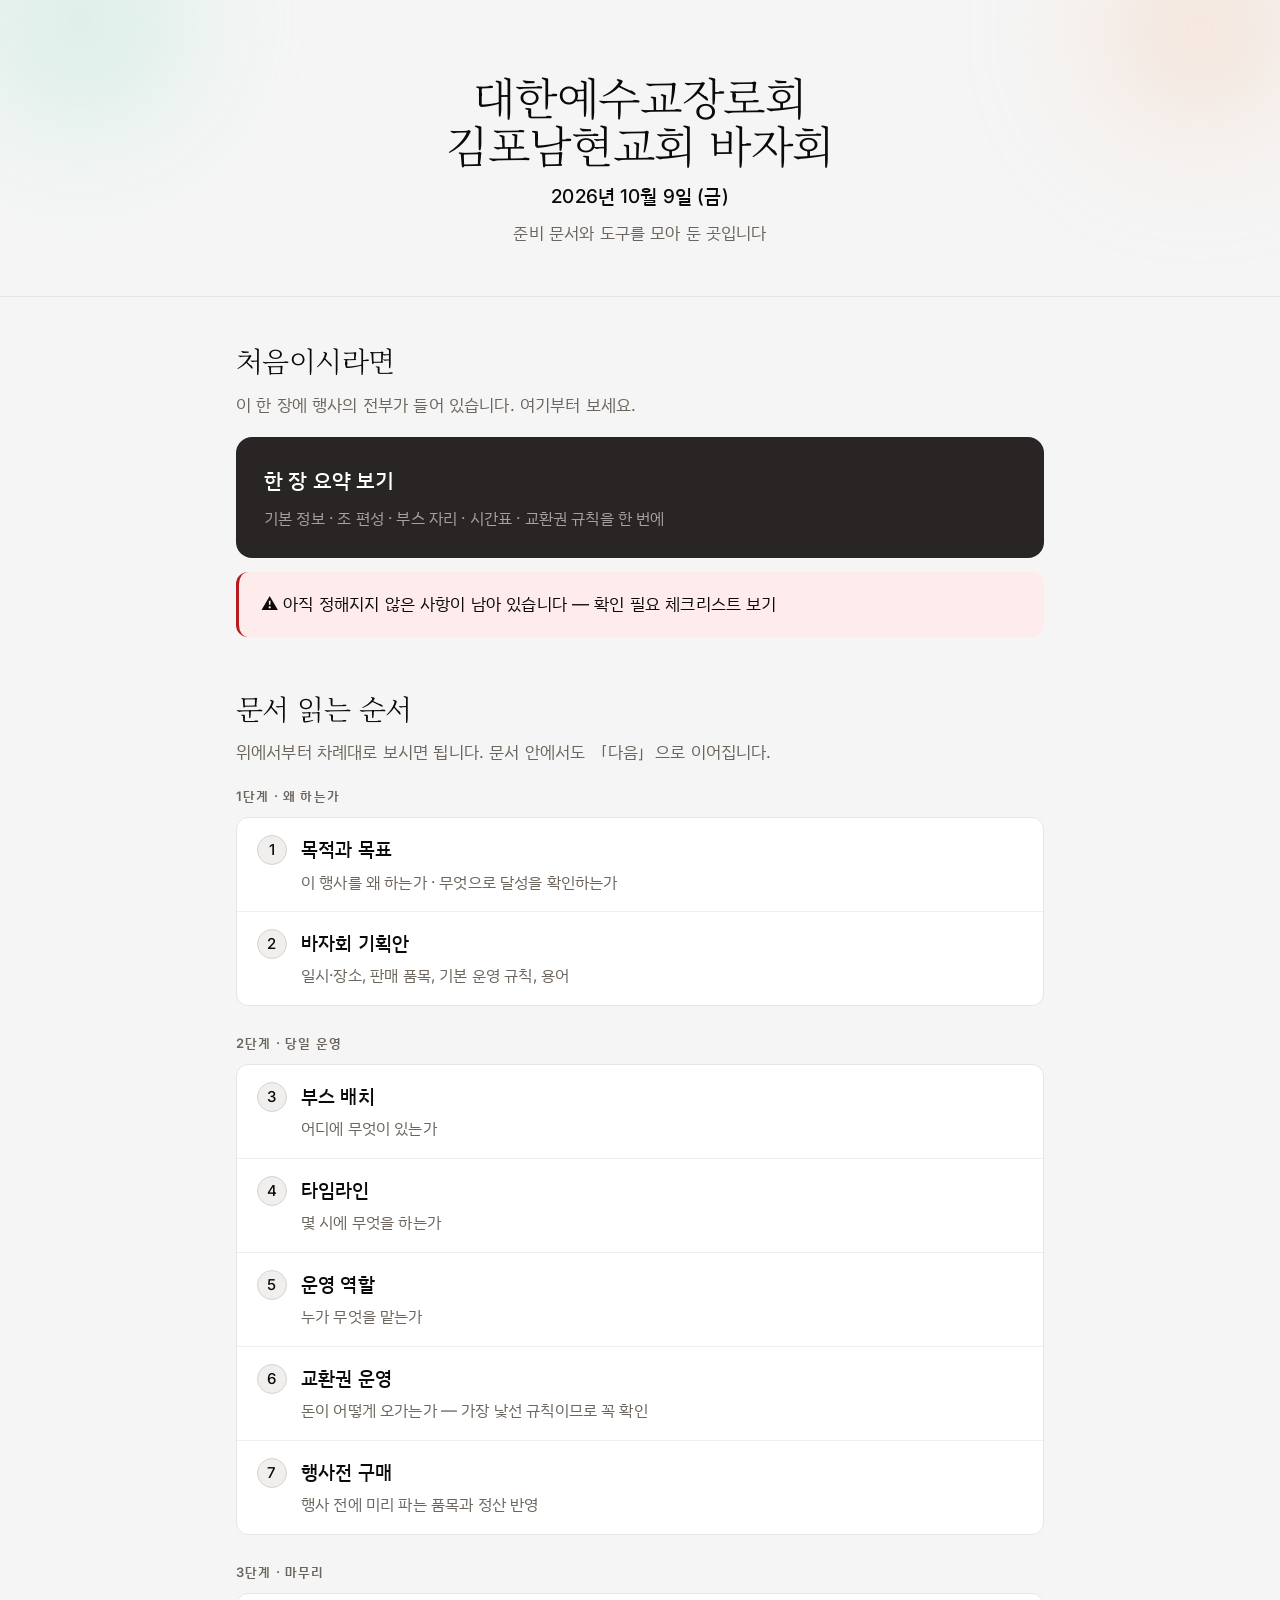
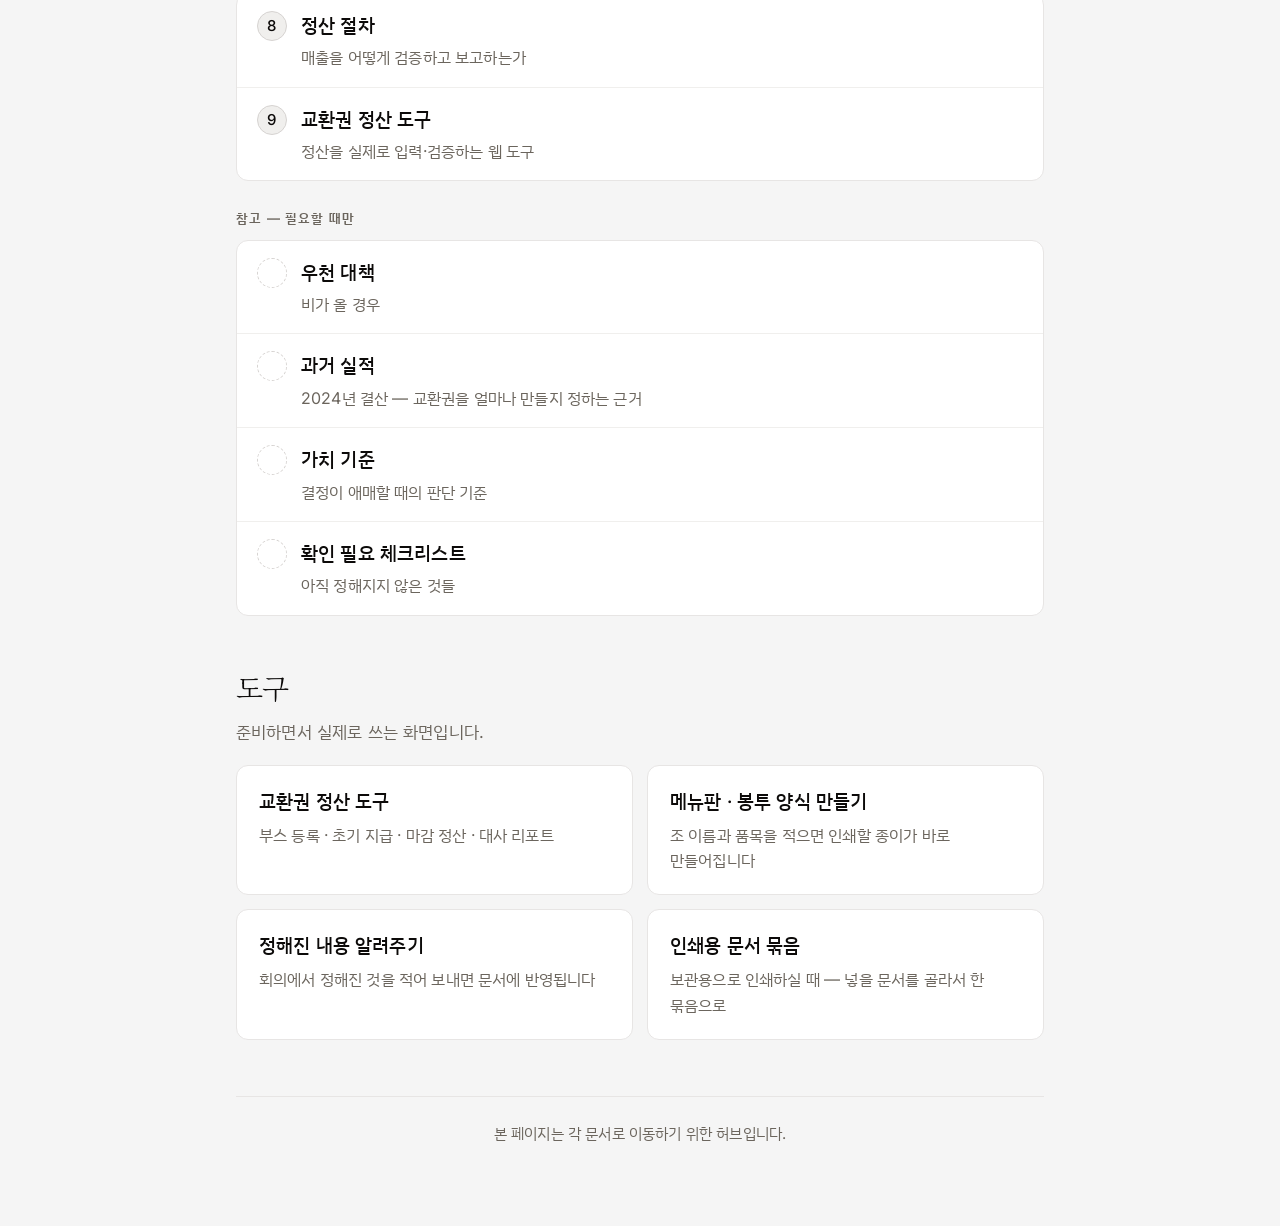
==== commit 651cf8e7: "Rename 사전 구매 to 행사전 구매, and fix what the recent changes left behind The term is now 행사전 구매 throughou" ====
--- a/index.html
+++ b/index.html
@@ -8,192 +8,7 @@
 <link rel="preconnect" href="https://fonts.gstatic.com" crossorigin>
 <link href="https://fonts.googleapis.com/css2?family=Inter:wght@400;500;600&family=IBM+Plex+Sans+KR:wght@400;500;700&family=Noto+Serif+KR:wght@300;400&display=swap" rel="stylesheet">
 <link rel="stylesheet" href="assets/tokens.css">
-<style>
-  header {
-    position: relative;
-    overflow: hidden;
-    padding: 72px 20px 48px;
-    background: var(--color-canvas);
-    border-bottom: 1px solid var(--color-hairline);
-    text-align: center;
-  }
-  /* Atmospheric orbs are the only colour in the system, and they are decoration
-     only -- never a fill behind text, never a component background. Held far
-     enough back that near-black ink keeps its contrast. */
-  header::before,
-  header::after {
-    content: "";
-    position: absolute;
-    border-radius: var(--radius-full);
-    filter: blur(60px);
-    opacity: 0.5;
-    pointer-events: none;
-  }
-  header::before {
-    width: 320px; height: 320px; top: -140px; left: -80px;
-    background: radial-gradient(circle, var(--grad-mint), transparent 70%);
-  }
-  header::after {
-    width: 300px; height: 300px; top: -120px; right: -70px;
-    background: radial-gradient(circle, var(--grad-peach), transparent 70%);
-  }
-  header > * { position: relative; }
-  header h1 {
-    margin: 0 0 12px;
-    font-family: var(--font-display);
-    font-size: 44px;
-    font-weight: 300;
-    line-height: 1.1;
-    letter-spacing: -0.03em;
-    color: var(--color-ink);
-  }
-  header .when { margin: 0; color: var(--color-ink); font-size: 19px; font-weight: 500; }
-  header .where { margin: 6px 0 0; color: var(--color-mute); font-size: 17px; }
-
-  main {
-    max-width: 840px;
-    margin: 0 auto;
-    padding: 40px 16px 80px;
-  }
-
-  section + section { margin-top: 48px; }
-  section > h2 {
-    font-family: var(--font-display);
-    font-size: 28px;
-    font-weight: 300;
-    letter-spacing: -0.02em;
-    color: var(--color-ink);
-    margin: 0 0 6px;
-  }
-  section > .lead {
-    margin: 0 0 18px;
-    font-size: 17px;
-    color: var(--color-mute);
-  }
-
-  /* One ink pill on the page. The hub's job is to get someone who has never
-     seen this event started, so the primary action is the summary, not a tool. */
-  .start {
-    display: block;
-    background: var(--color-primary);
-    color: var(--color-on-primary);
-    text-decoration: none;
-    padding: 26px 28px;
-    border-radius: var(--radius-xl);
-    font-weight: 500;
-    font-size: 21px;
-  }
-  .start:hover { background: var(--color-primary-pressed); }
-  .start .sub {
-    display: block;
-    font-weight: 400;
-    font-size: 16px;
-    line-height: 1.6;
-    margin-top: 7px;
-    color: var(--color-on-dark-soft);
-  }
-
-  .alert {
-    display: block;
-    text-decoration: none;
-    margin: 14px 0 0;
-    font-size: 17px;
-  }
-  .alert:hover { filter: brightness(0.97); }
-
-  /* Reading order. One card, hairline-divided rows -- the whole sequence is on
-     the page at once. It used to sit behind step tabs, but a tab that hides four
-     of five documents reads as a table of contents and is really a filter. */
-  .doc-group + .doc-group { margin-top: 26px; }
-  .doc-list {
-    list-style: none;
-    margin: 0;
-    padding: 0;
-    background: var(--color-surface-card);
-    border: 1px solid var(--color-hairline);
-    border-radius: var(--radius-lg);
-    overflow: hidden;
-  }
-  .doc-list li + li { border-top: 1px solid var(--color-hairline-soft); }
-  .doc-list a {
-    display: flex;
-    align-items: flex-start;
-    gap: 14px;
-    padding: 16px 20px;
-    text-decoration: none;
-    color: var(--color-ink);
-  }
-  .doc-list a:hover { background: var(--color-surface-soft); }
-  .doc-list .step {
-    flex: 0 0 auto;
-    display: inline-flex;
-    align-items: center;
-    justify-content: center;
-    width: 30px;
-    height: 30px;
-    margin-top: 1px;
-    border-radius: var(--radius-full);
-    background: var(--color-surface-soft);
-    border: 1px solid var(--color-hairline-strong);
-    color: var(--color-ink);
-    font-size: 15px;
-    font-weight: 500;
-  }
-  .doc-list .step.blank { background: transparent; border-style: dashed; }
-  .doc-list .text { min-width: 0; }
-  .doc-list .name { display: block; font-size: 19px; font-weight: 500; }
-  .doc-list .desc {
-    display: block;
-    color: var(--color-mute);
-    font-size: 16px;
-    line-height: 1.6;
-    margin-top: 3px;
-  }
-
-  /* Tools sit apart from the documents: these are things you do, not read. */
-  .tools { display: grid; grid-template-columns: repeat(2, 1fr); gap: 14px; }
-  .tool {
-    display: block;
-    background: var(--color-surface-card);
-    border: 1px solid var(--color-hairline);
-    border-radius: var(--radius-lg);
-    padding: 20px 22px;
-    text-decoration: none;
-    color: var(--color-ink);
-  }
-  .tool:hover {
-    background: var(--color-surface-soft);
-    box-shadow: 0 4px 16px rgba(0, 0, 0, 0.04);
-  }
-  .tool .name { display: block; font-size: 19px; font-weight: 500; }
-  .tool .sub {
-    display: block;
-    color: var(--color-mute);
-    font-size: 16px;
-    line-height: 1.6;
-    margin-top: 5px;
-  }
-
-  footer {
-    text-align: center;
-    color: var(--color-mute);
-    font-size: 15px;
-    margin-top: 56px;
-    padding-top: 24px;
-    border-top: 1px solid var(--color-hairline);
-  }
-
-  @media (max-width: 600px) {
-    header { padding: 48px 16px 36px; }
-    header h1 { font-size: 33px; }
-    /* The orbs shrink with the screen rather than disappearing -- at desktop
-       size on a phone they stop being atmosphere and become a coloured band. */
-    header::before { width: 210px; height: 210px; top: -105px; left: -60px; }
-    header::after { width: 190px; height: 190px; top: -95px; right: -50px; }
-    main { padding: 28px 16px 64px; }
-    .tools { grid-template-columns: 1fr; }
-  }
-</style>
+<link rel="stylesheet" href="assets/index.css">
 </head>
 <body>
 
@@ -235,7 +50,7 @@
         <li><a href="doc.html?src=docs/타임라인.md"><span class="step">4</span><span class="text"><span class="name">타임라인</span><span class="desc">몇 시에 무엇을 하는가</span></span></a></li>
         <li><a href="doc.html?src=docs/운영_역할.md"><span class="step">5</span><span class="text"><span class="name">운영 역할</span><span class="desc">누가 무엇을 맡는가</span></span></a></li>
         <li><a href="doc.html?src=docs/교환권_운영.md"><span class="step">6</span><span class="text"><span class="name">교환권 운영</span><span class="desc">돈이 어떻게 오가는가 — 가장 낯선 규칙이므로 꼭 확인</span></span></a></li>
-        <li><a href="doc.html?src=docs/사전_구매_신청.md"><span class="step">7</span><span class="text"><span class="name">사전 구매</span><span class="desc">행사 전에 미리 파는 품목과 정산 반영</span></span></a></li>
+        <li><a href="doc.html?src=docs/행사전_구매.md"><span class="step">7</span><span class="text"><span class="name">행사전 구매</span><span class="desc">행사 전에 미리 파는 품목과 정산 반영</span></span></a></li>
       </ul>
     </div>
 
--- a/assets/tokens.css
+++ b/assets/tokens.css
@@ -58,6 +58,9 @@
   --grad-lavender: #c8b8e0;
   --grad-sky: #a8c8e8;
 
+  /* 화면 본문 폭. 페이지마다 다르므로 각 페이지 CSS에서 다시 정한다. */
+  --page-width: 1120px;
+
   --radius-xs: 4px;
   --radius-sm: 6px;
   --radius-md: 8px;
@@ -256,6 +259,21 @@
 }
 .topbar .spacer { margin-left: auto; }
 
+/* Page heading. Left-aligned inside the same column as the content below it --
+   a centred title starts the eye somewhere the cards do not, so the reader has
+   to find the line twice. --page-width is set per page. */
+.page-head { max-width: var(--page-width); margin: 0 auto; padding: 36px 16px 4px; }
+.page-head h1 {
+  margin: 0;
+  font-family: var(--font-display);
+  font-size: 38px;
+  font-weight: 300;
+  line-height: 1.15;
+  letter-spacing: -0.03em;
+  color: var(--color-ink);
+}
+.page-head p { margin: 10px 0 0; color: var(--color-mute); font-size: 17px; }
+
 /* Section label: the small uppercase line that names a band. */
 .eyebrow {
   font-size: 13px;
--- a/assets/index.css
+++ b/assets/index.css
@@ -0,0 +1,184 @@
+header {
+  position: relative;
+  overflow: hidden;
+  padding: 72px 20px 48px;
+  background: var(--color-canvas);
+  border-bottom: 1px solid var(--color-hairline);
+  text-align: center;
+}
+/* Atmospheric orbs are the only colour in the system, and they are decoration
+   only -- never a fill behind text, never a component background. Held far
+   enough back that near-black ink keeps its contrast. */
+header::before,
+header::after {
+  content: "";
+  position: absolute;
+  border-radius: var(--radius-full);
+  filter: blur(60px);
+  opacity: 0.5;
+  pointer-events: none;
+}
+header::before {
+  width: 320px; height: 320px; top: -140px; left: -80px;
+  background: radial-gradient(circle, var(--grad-mint), transparent 70%);
+}
+header::after {
+  width: 300px; height: 300px; top: -120px; right: -70px;
+  background: radial-gradient(circle, var(--grad-peach), transparent 70%);
+}
+header > * { position: relative; }
+header h1 {
+  margin: 0 0 12px;
+  font-family: var(--font-display);
+  font-size: 44px;
+  font-weight: 300;
+  line-height: 1.1;
+  letter-spacing: -0.03em;
+  color: var(--color-ink);
+}
+header .when { margin: 0; color: var(--color-ink); font-size: 19px; font-weight: 500; }
+header .where { margin: 6px 0 0; color: var(--color-mute); font-size: 17px; }
+
+main {
+  max-width: 840px;
+  margin: 0 auto;
+  padding: 40px 16px 80px;
+}
+
+section + section { margin-top: 48px; }
+section > h2 {
+  font-family: var(--font-display);
+  font-size: 28px;
+  font-weight: 300;
+  letter-spacing: -0.02em;
+  color: var(--color-ink);
+  margin: 0 0 6px;
+}
+section > .lead {
+  margin: 0 0 18px;
+  font-size: 17px;
+  color: var(--color-mute);
+}
+
+/* One ink pill on the page. The hub's job is to get someone who has never
+   seen this event started, so the primary action is the summary, not a tool. */
+.start {
+  display: block;
+  background: var(--color-primary);
+  color: var(--color-on-primary);
+  text-decoration: none;
+  padding: 26px 28px;
+  border-radius: var(--radius-xl);
+  font-weight: 500;
+  font-size: 21px;
+}
+.start:hover { background: var(--color-primary-pressed); }
+.start .sub {
+  display: block;
+  font-weight: 400;
+  font-size: 16px;
+  line-height: 1.6;
+  margin-top: 7px;
+  color: var(--color-on-dark-soft);
+}
+
+.alert {
+  display: block;
+  text-decoration: none;
+  margin: 14px 0 0;
+  font-size: 17px;
+}
+.alert:hover { filter: brightness(0.97); }
+
+/* Reading order. One card, hairline-divided rows -- the whole sequence is on
+   the page at once. It used to sit behind step tabs, but a tab that hides four
+   of five documents reads as a table of contents and is really a filter. */
+.doc-group + .doc-group { margin-top: 26px; }
+.doc-list {
+  list-style: none;
+  margin: 0;
+  padding: 0;
+  background: var(--color-surface-card);
+  border: 1px solid var(--color-hairline);
+  border-radius: var(--radius-lg);
+  overflow: hidden;
+}
+.doc-list li + li { border-top: 1px solid var(--color-hairline-soft); }
+.doc-list a {
+  display: flex;
+  align-items: flex-start;
+  gap: 14px;
+  padding: 16px 20px;
+  text-decoration: none;
+  color: var(--color-ink);
+}
+.doc-list a:hover { background: var(--color-surface-soft); }
+.doc-list .step {
+  flex: 0 0 auto;
+  display: inline-flex;
+  align-items: center;
+  justify-content: center;
+  width: 30px;
+  height: 30px;
+  margin-top: 1px;
+  border-radius: var(--radius-full);
+  background: var(--color-surface-soft);
+  border: 1px solid var(--color-hairline-strong);
+  color: var(--color-ink);
+  font-size: 15px;
+  font-weight: 500;
+}
+.doc-list .step.blank { background: transparent; border-style: dashed; }
+.doc-list .text { min-width: 0; }
+.doc-list .name { display: block; font-size: 19px; font-weight: 500; }
+.doc-list .desc {
+  display: block;
+  color: var(--color-mute);
+  font-size: 16px;
+  line-height: 1.6;
+  margin-top: 3px;
+}
+
+/* Tools sit apart from the documents: these are things you do, not read. */
+.tools { display: grid; grid-template-columns: repeat(2, 1fr); gap: 14px; }
+.tool {
+  display: block;
+  background: var(--color-surface-card);
+  border: 1px solid var(--color-hairline);
+  border-radius: var(--radius-lg);
+  padding: 20px 22px;
+  text-decoration: none;
+  color: var(--color-ink);
+}
+.tool:hover {
+  background: var(--color-surface-soft);
+  box-shadow: 0 4px 16px rgba(0, 0, 0, 0.04);
+}
+.tool .name { display: block; font-size: 19px; font-weight: 500; }
+.tool .sub {
+  display: block;
+  color: var(--color-mute);
+  font-size: 16px;
+  line-height: 1.6;
+  margin-top: 5px;
+}
+
+footer {
+  text-align: center;
+  color: var(--color-mute);
+  font-size: 15px;
+  margin-top: 56px;
+  padding-top: 24px;
+  border-top: 1px solid var(--color-hairline);
+}
+
+@media (max-width: 600px) {
+  header { padding: 48px 16px 36px; }
+  header h1 { font-size: 33px; }
+  /* The orbs shrink with the screen rather than disappearing -- at desktop
+     size on a phone they stop being atmosphere and become a coloured band. */
+  header::before { width: 210px; height: 210px; top: -105px; left: -60px; }
+  header::after { width: 190px; height: 190px; top: -95px; right: -50px; }
+  main { padding: 28px 16px 64px; }
+  .tools { grid-template-columns: 1fr; }
+}
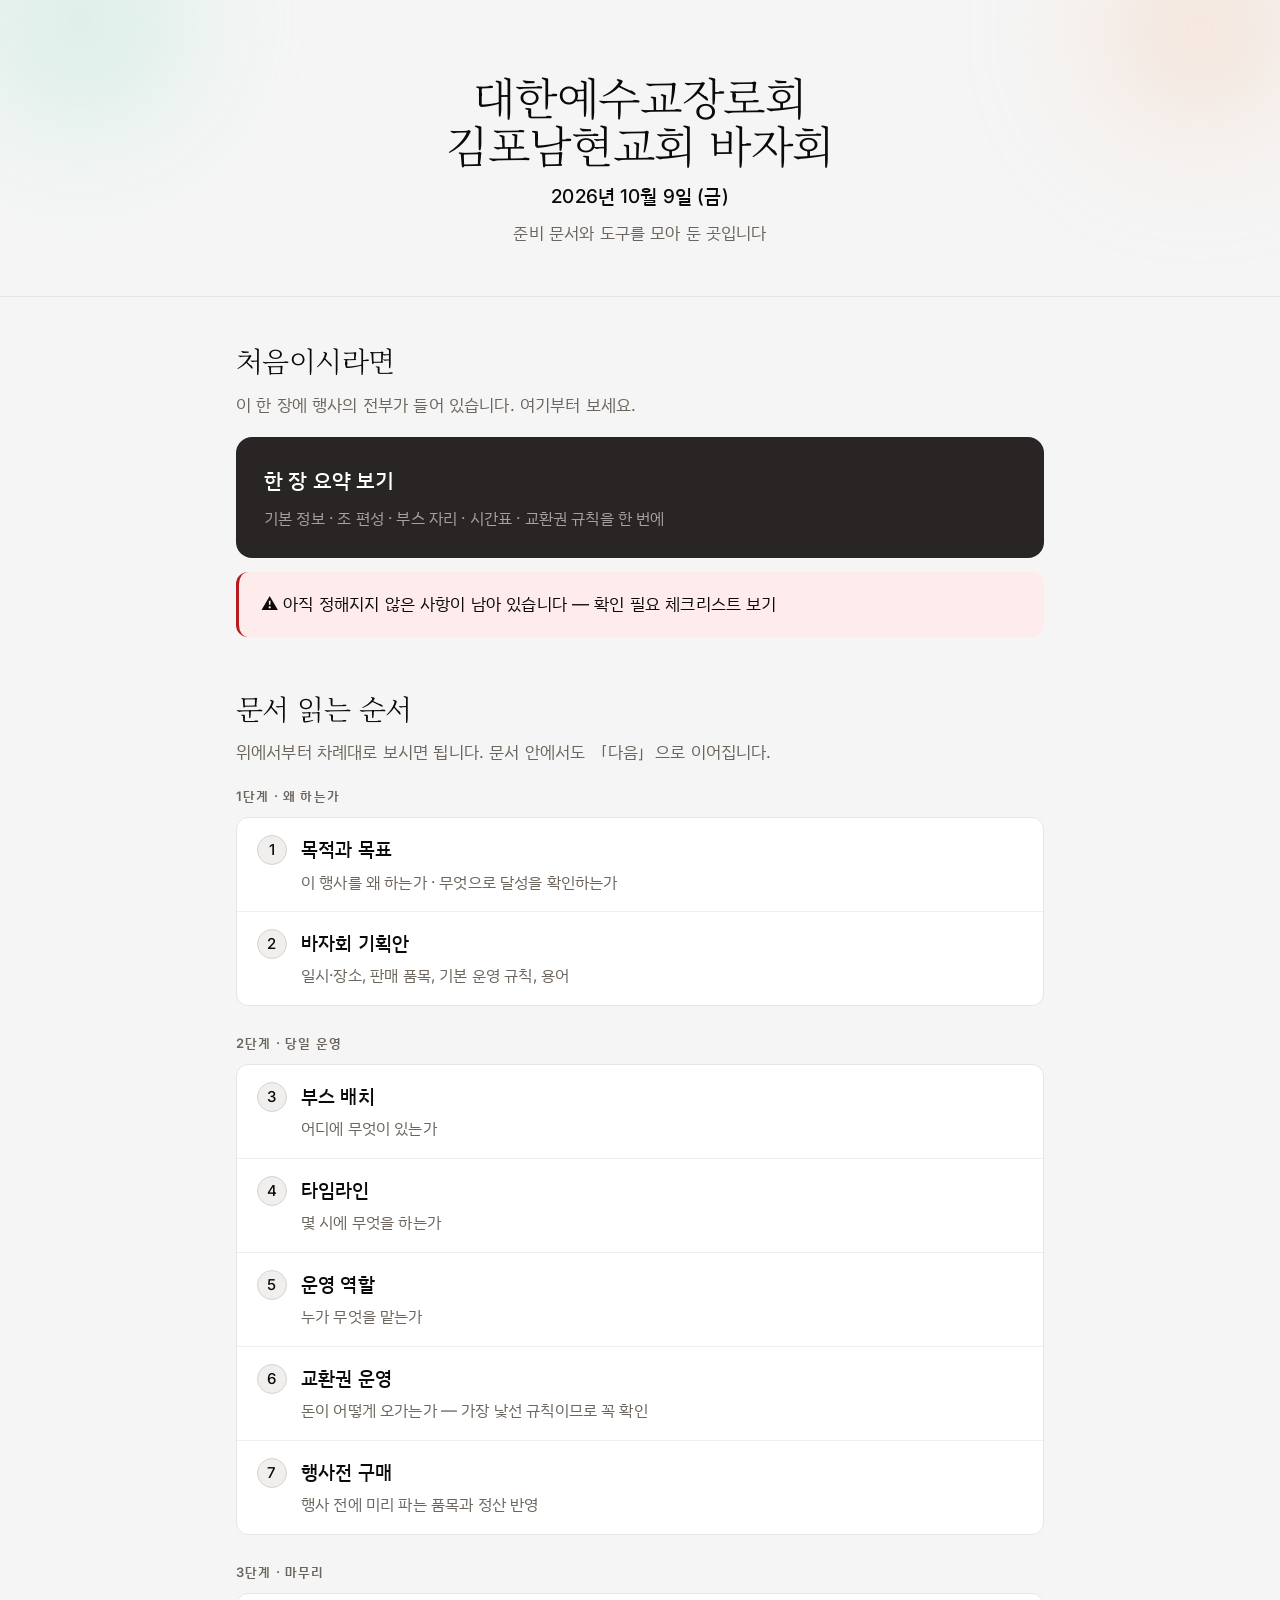
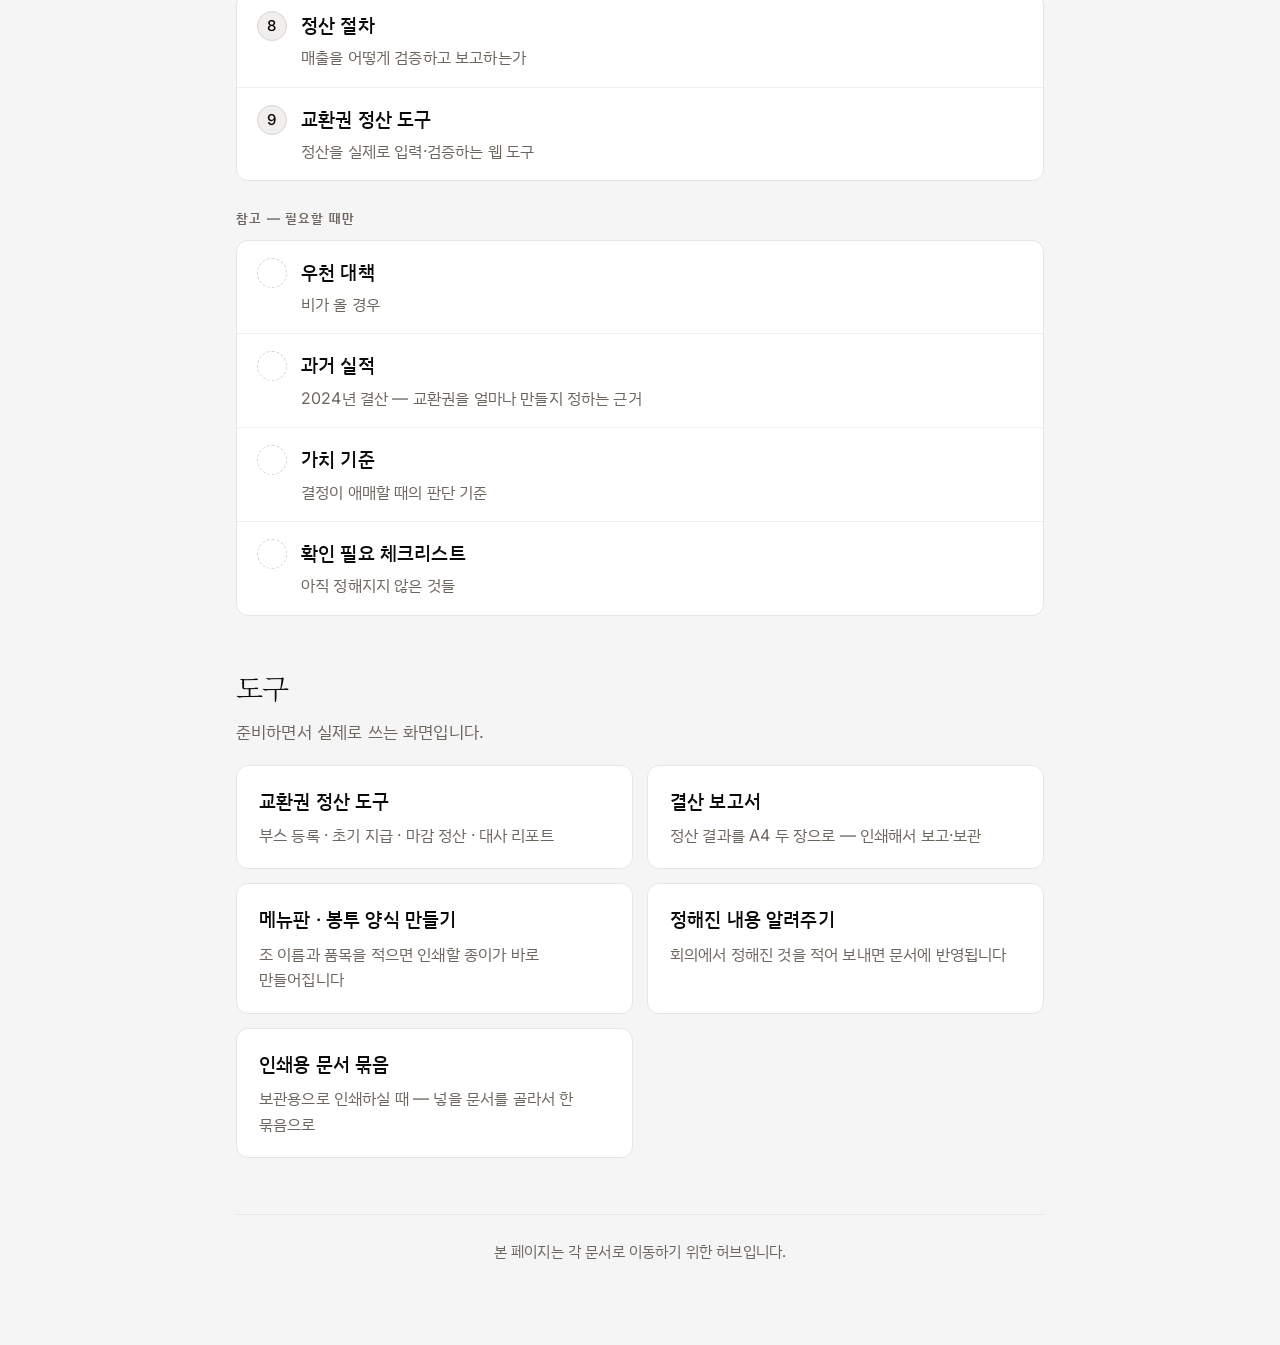
==== commit cedfa8fc: "Widen the tool to the screen it is used on, and add the report it produces 960px left the nine-colum" ====
--- a/index.html
+++ b/index.html
@@ -81,6 +81,10 @@
         <span class="name">교환권 정산 도구</span>
         <span class="sub">부스 등록 · 초기 지급 · 마감 정산 · 대사 리포트</span>
       </a>
+      <a class="tool" href="voucher-settlement/report.html">
+        <span class="name">결산 보고서</span>
+        <span class="sub">정산 결과를 A4 두 장으로 — 인쇄해서 보고·보관</span>
+      </a>
       <a class="tool" href="forms.html">
         <span class="name">메뉴판 · 봉투 양식 만들기</span>
         <span class="sub">조 이름과 품목을 적으면 인쇄할 종이가 바로 만들어집니다</span>
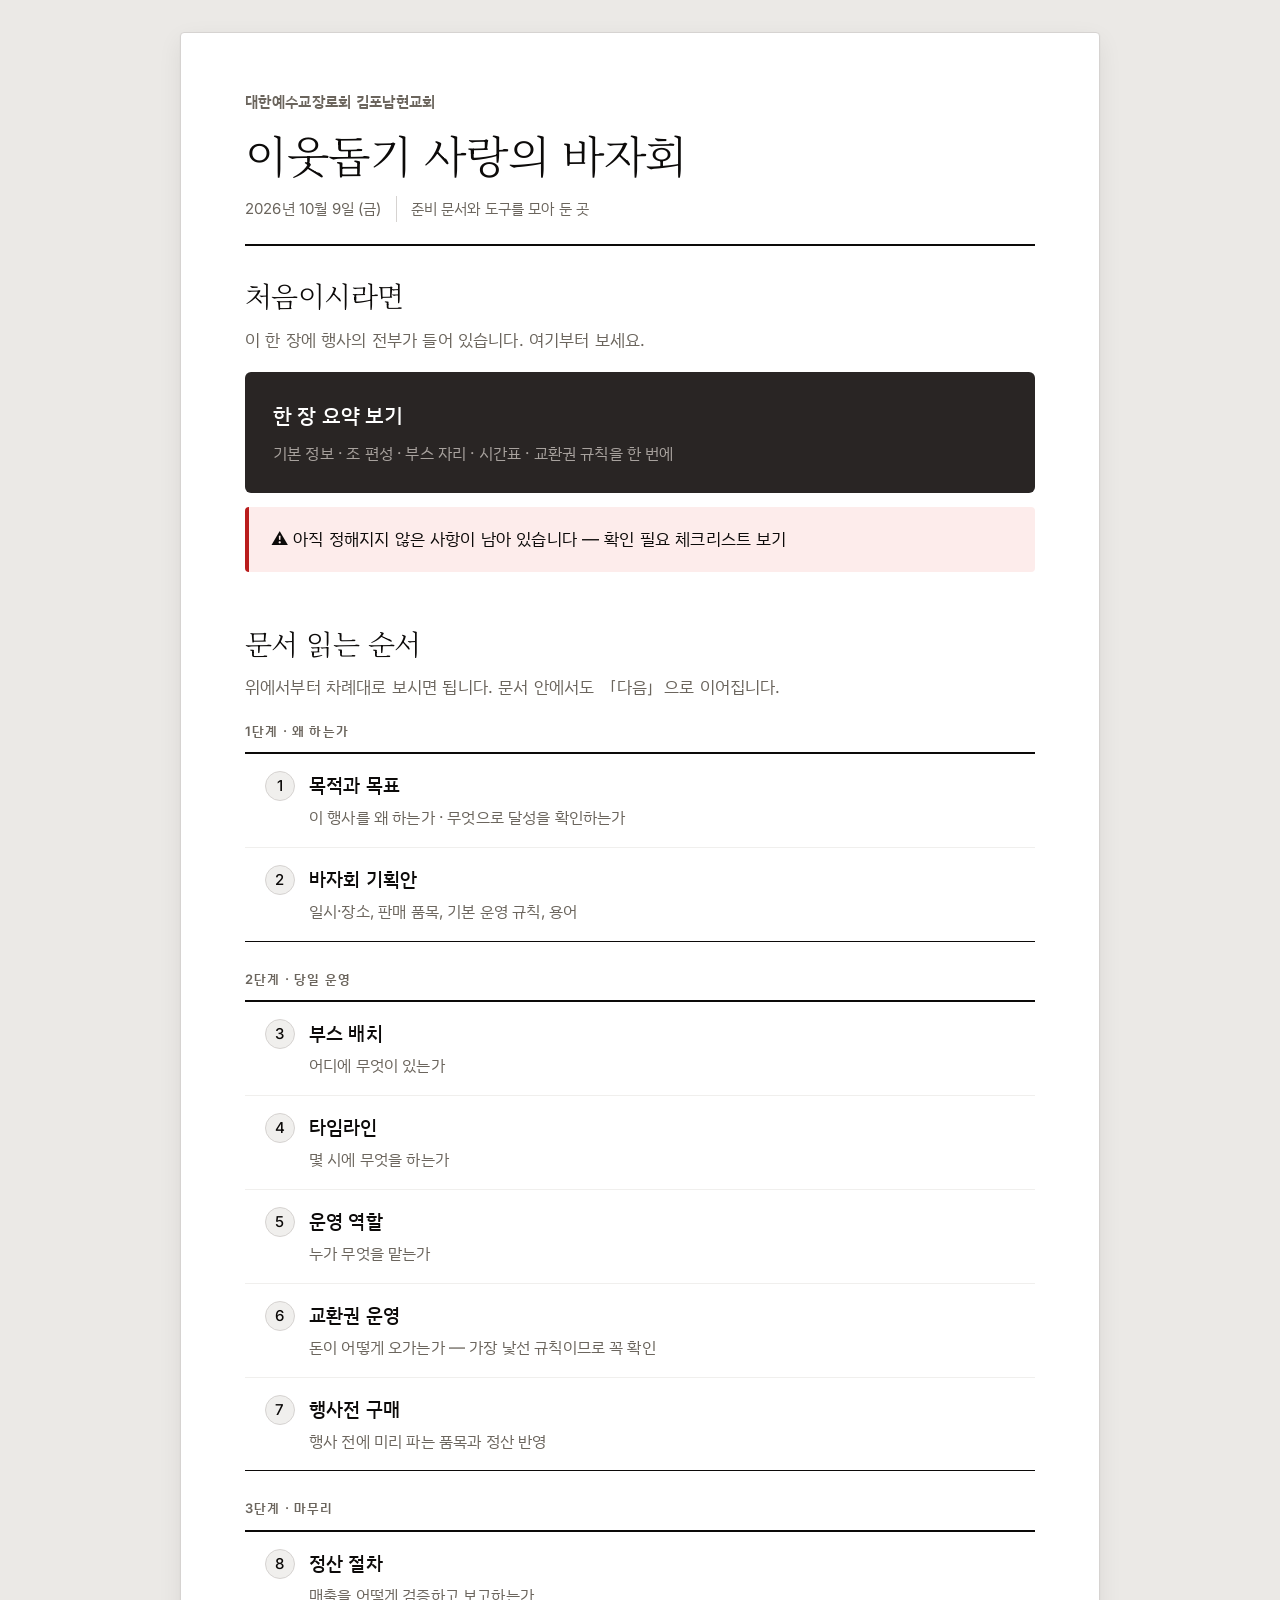
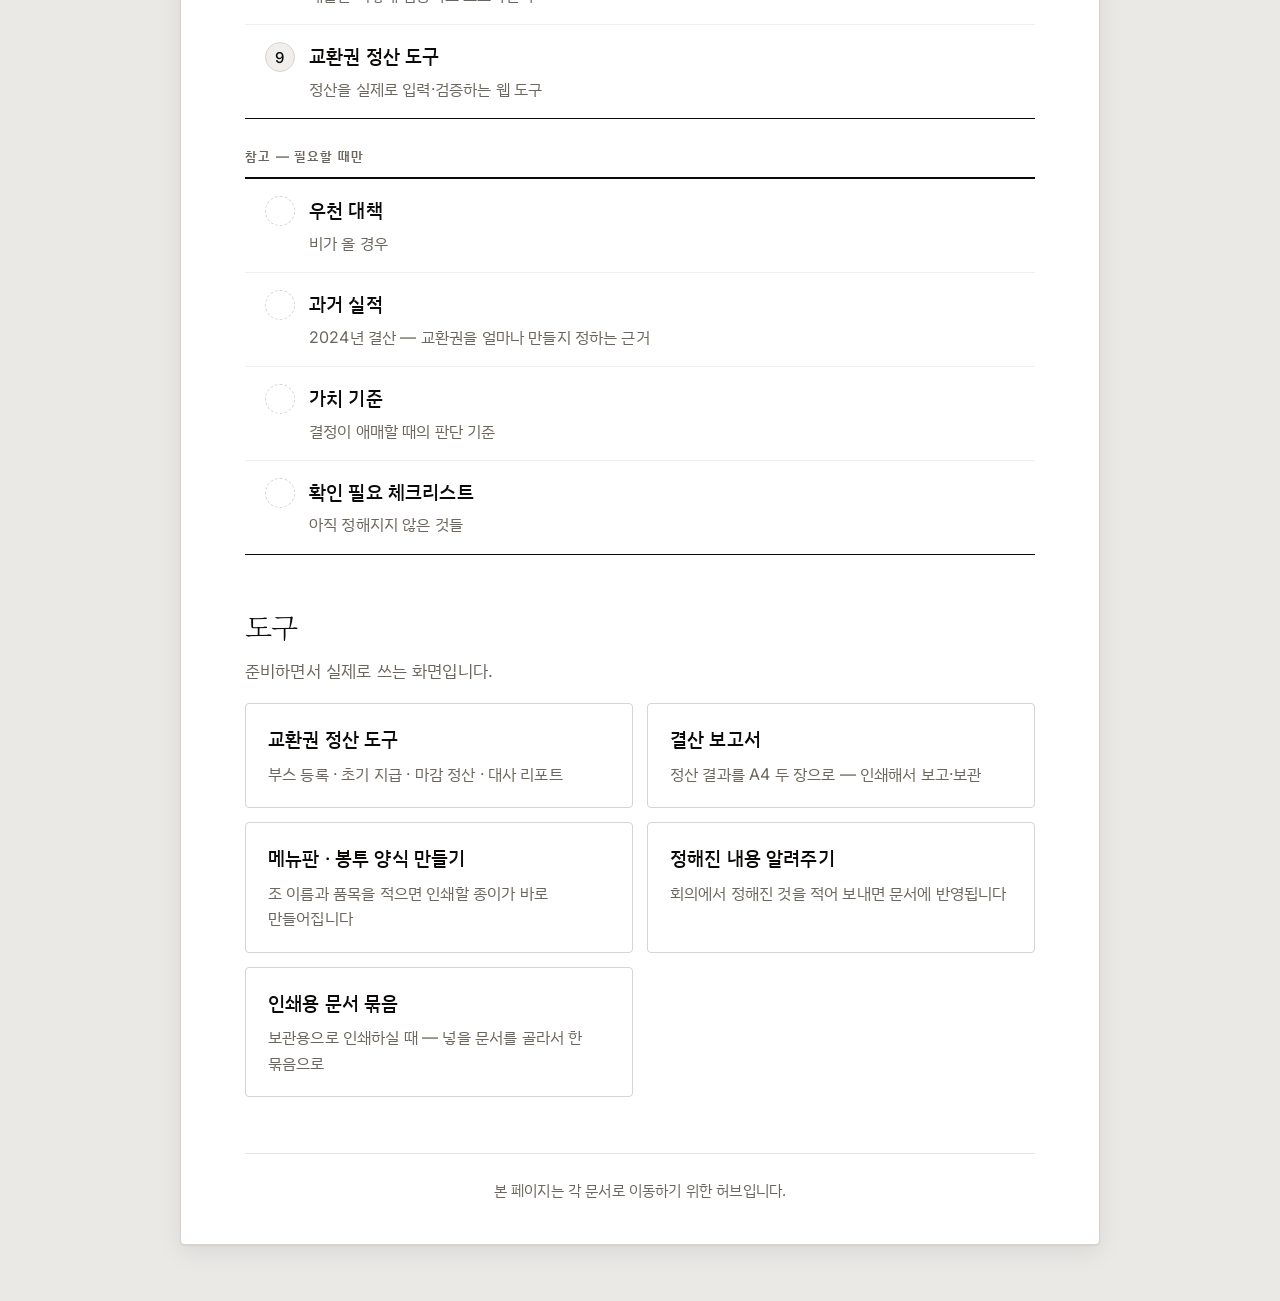
==== commit 90485a56: "Rework docs as a shareable report and bring the content in line Look and feel - Hub, doc viewer, set" ====
--- a/index.html
+++ b/index.html
@@ -10,15 +10,15 @@
 <link rel="stylesheet" href="assets/tokens.css">
 <link rel="stylesheet" href="assets/index.css">
 </head>
-<body>
+<body class="desk">
 
-<header>
-  <h1>대한예수교장로회<br>김포남현교회 바자회</h1>
-  <p class="when">2026년 10월 9일 (금)</p>
-  <p class="where">준비 문서와 도구를 모아 둔 곳입니다</p>
+<main class="paper">
+<header class="masthead">
+  <p class="org-line">대한예수교장로회 김포남현교회</p>
+  <h1>이웃돕기 사랑의 바자회</h1>
+  <ul class="meta-list"><li>2026년 10월 9일 (금)</li><li>준비 문서와 도구를 모아 둔 곳</li></ul>
 </header>
 
-<main>
   <section>
     <h2>처음이시라면</h2>
     <p class="lead">이 한 장에 행사의 전부가 들어 있습니다. 여기부터 보세요.</p>
--- a/assets/tokens.css
+++ b/assets/tokens.css
@@ -333,3 +333,42 @@
 }
 .tab-panel { display: none; }
 .tab-panel.active { display: block; }
+
+/* ---- 보고서·공유 문서의 모양 (모든 화면 공용) ----
+   회색 책상(.desk) 위에 흰 종이(.paper) 한 장. 종이 맨 위는 소속 → 제목 → 굵은 줄
+   (.masthead). 종이 안의 표는 둥근 모서리 없이 위아래 굵은 선과 줄무늬로 그린다.
+   그림자는 종이에만 쓴다. */
+:root { --color-desk: #ebe9e6; --paper-width: 980px; }
+body.desk { background: var(--color-desk); }
+body.desk .topbar { background: var(--color-desk); border-bottom-color: var(--color-hairline-strong); }
+
+.paper {
+  max-width: var(--paper-width);
+  margin: 0 auto;
+  background: #fff;
+  border: 1px solid var(--color-hairline-strong);
+  border-radius: var(--radius-xs);
+  box-shadow: 0 1px 2px rgba(12, 10, 9, 0.06), 0 8px 24px rgba(12, 10, 9, 0.07);
+  padding: 56px 64px 40px;
+}
+.masthead { padding-bottom: 22px; margin-bottom: 26px; border-bottom: 2px solid var(--color-ink); }
+.org-line { margin: 0 0 14px; font-size: 15px; font-weight: 600; letter-spacing: 0.02em; color: var(--color-mute); }
+.masthead h1 { margin: 0 0 16px; font-family: var(--font-display); font-size: 40px; font-weight: 300; line-height: 1.18; letter-spacing: -0.03em; color: var(--color-ink); }
+.masthead > :last-child { margin-bottom: 0; }
+.meta-list { list-style: none; margin: 0; padding: 0; display: flex; flex-wrap: wrap; gap: 6px 0; font-size: 15px; color: var(--color-mute); }
+.meta-list li { margin: 0; padding: 0 14px; border-left: 1px solid var(--color-hairline-strong); }
+.meta-list li:first-child { padding-left: 0; border-left: none; }
+
+.paper .data-table { border: none; border-top: 2px solid var(--color-ink); border-bottom: 1px solid var(--color-ink); border-radius: 0; background: #fff; }
+.paper .data-table th { background: transparent; border-bottom: 1px solid var(--color-ink); }
+.paper .data-table tbody tr:nth-child(even) td { background: var(--color-canvas-soft); }
+.paper .banner { border-radius: var(--radius-xs); border-left-width: 4px; }
+
+@media (max-width: 860px) {
+  .paper { padding: 28px 20px 24px; }
+  .masthead h1 { font-size: 30px; }
+}
+@media print {
+  body.desk { background: #fff; }
+  .paper { box-shadow: none; border: none; padding: 0; max-width: none; }
+}
--- a/assets/index.css
+++ b/assets/index.css
@@ -1,49 +1,7 @@
-header {
-  position: relative;
-  overflow: hidden;
-  padding: 72px 20px 48px;
-  background: var(--color-canvas);
-  border-bottom: 1px solid var(--color-hairline);
-  text-align: center;
-}
-/* Atmospheric orbs are the only colour in the system, and they are decoration
-   only -- never a fill behind text, never a component background. Held far
-   enough back that near-black ink keeps its contrast. */
-header::before,
-header::after {
-  content: "";
-  position: absolute;
-  border-radius: var(--radius-full);
-  filter: blur(60px);
-  opacity: 0.5;
-  pointer-events: none;
-}
-header::before {
-  width: 320px; height: 320px; top: -140px; left: -80px;
-  background: radial-gradient(circle, var(--grad-mint), transparent 70%);
-}
-header::after {
-  width: 300px; height: 300px; top: -120px; right: -70px;
-  background: radial-gradient(circle, var(--grad-peach), transparent 70%);
-}
-header > * { position: relative; }
-header h1 {
-  margin: 0 0 12px;
-  font-family: var(--font-display);
-  font-size: 44px;
-  font-weight: 300;
-  line-height: 1.1;
-  letter-spacing: -0.03em;
-  color: var(--color-ink);
-}
-header .when { margin: 0; color: var(--color-ink); font-size: 19px; font-weight: 500; }
-header .where { margin: 6px 0 0; color: var(--color-mute); font-size: 17px; }
-
-main {
-  max-width: 840px;
-  margin: 0 auto;
-  padding: 40px 16px 80px;
-}
+/* 허브도 같은 종이 한 장. 머리(.masthead)·종이(.paper)는 tokens.css */
+:root { --paper-width: 920px; }
+main.paper { margin: 32px auto 56px; }
+.masthead h1 { font-size: 44px; }
 
 section + section { margin-top: 48px; }
 section > h2 {
@@ -68,7 +26,7 @@
   color: var(--color-on-primary);
   text-decoration: none;
   padding: 26px 28px;
-  border-radius: var(--radius-xl);
+  border-radius: var(--radius-sm);
   font-weight: 500;
   font-size: 21px;
 }
@@ -99,9 +57,8 @@
   margin: 0;
   padding: 0;
   background: var(--color-surface-card);
-  border: 1px solid var(--color-hairline);
-  border-radius: var(--radius-lg);
-  overflow: hidden;
+  border-top: 2px solid var(--color-ink);
+  border-bottom: 1px solid var(--color-ink);
 }
 .doc-list li + li { border-top: 1px solid var(--color-hairline-soft); }
 .doc-list a {
@@ -144,8 +101,8 @@
 .tool {
   display: block;
   background: var(--color-surface-card);
-  border: 1px solid var(--color-hairline);
-  border-radius: var(--radius-lg);
+  border: 1px solid var(--color-hairline-strong);
+  border-radius: var(--radius-xs);
   padding: 20px 22px;
   text-decoration: none;
   color: var(--color-ink);
@@ -173,12 +130,7 @@
 }
 
 @media (max-width: 600px) {
-  header { padding: 48px 16px 36px; }
-  header h1 { font-size: 33px; }
-  /* The orbs shrink with the screen rather than disappearing -- at desktop
-     size on a phone they stop being atmosphere and become a coloured band. */
-  header::before { width: 210px; height: 210px; top: -105px; left: -60px; }
-  header::after { width: 190px; height: 190px; top: -95px; right: -50px; }
-  main { padding: 28px 16px 64px; }
+  main.paper { margin: 0 0 40px; border-left: none; border-right: none; border-radius: 0; }
+  .masthead h1 { font-size: 33px; }
   .tools { grid-template-columns: 1fr; }
 }
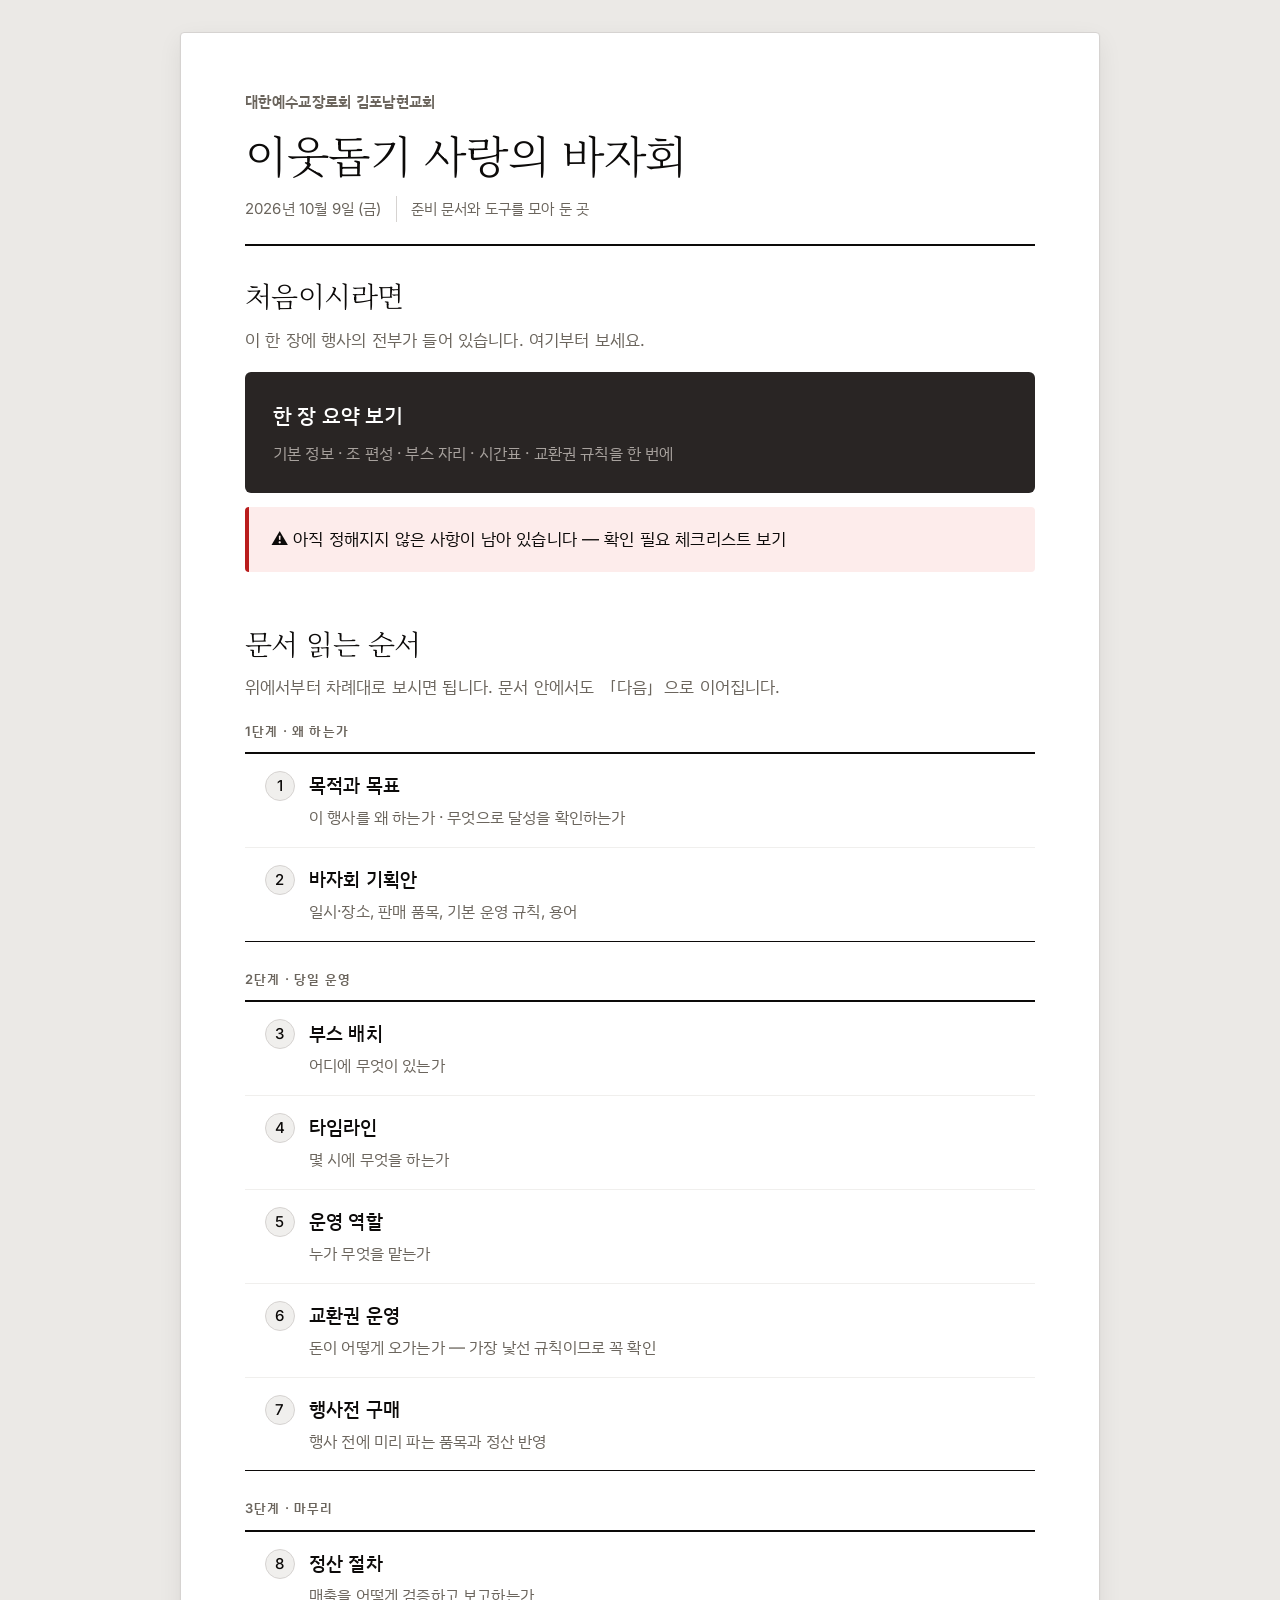
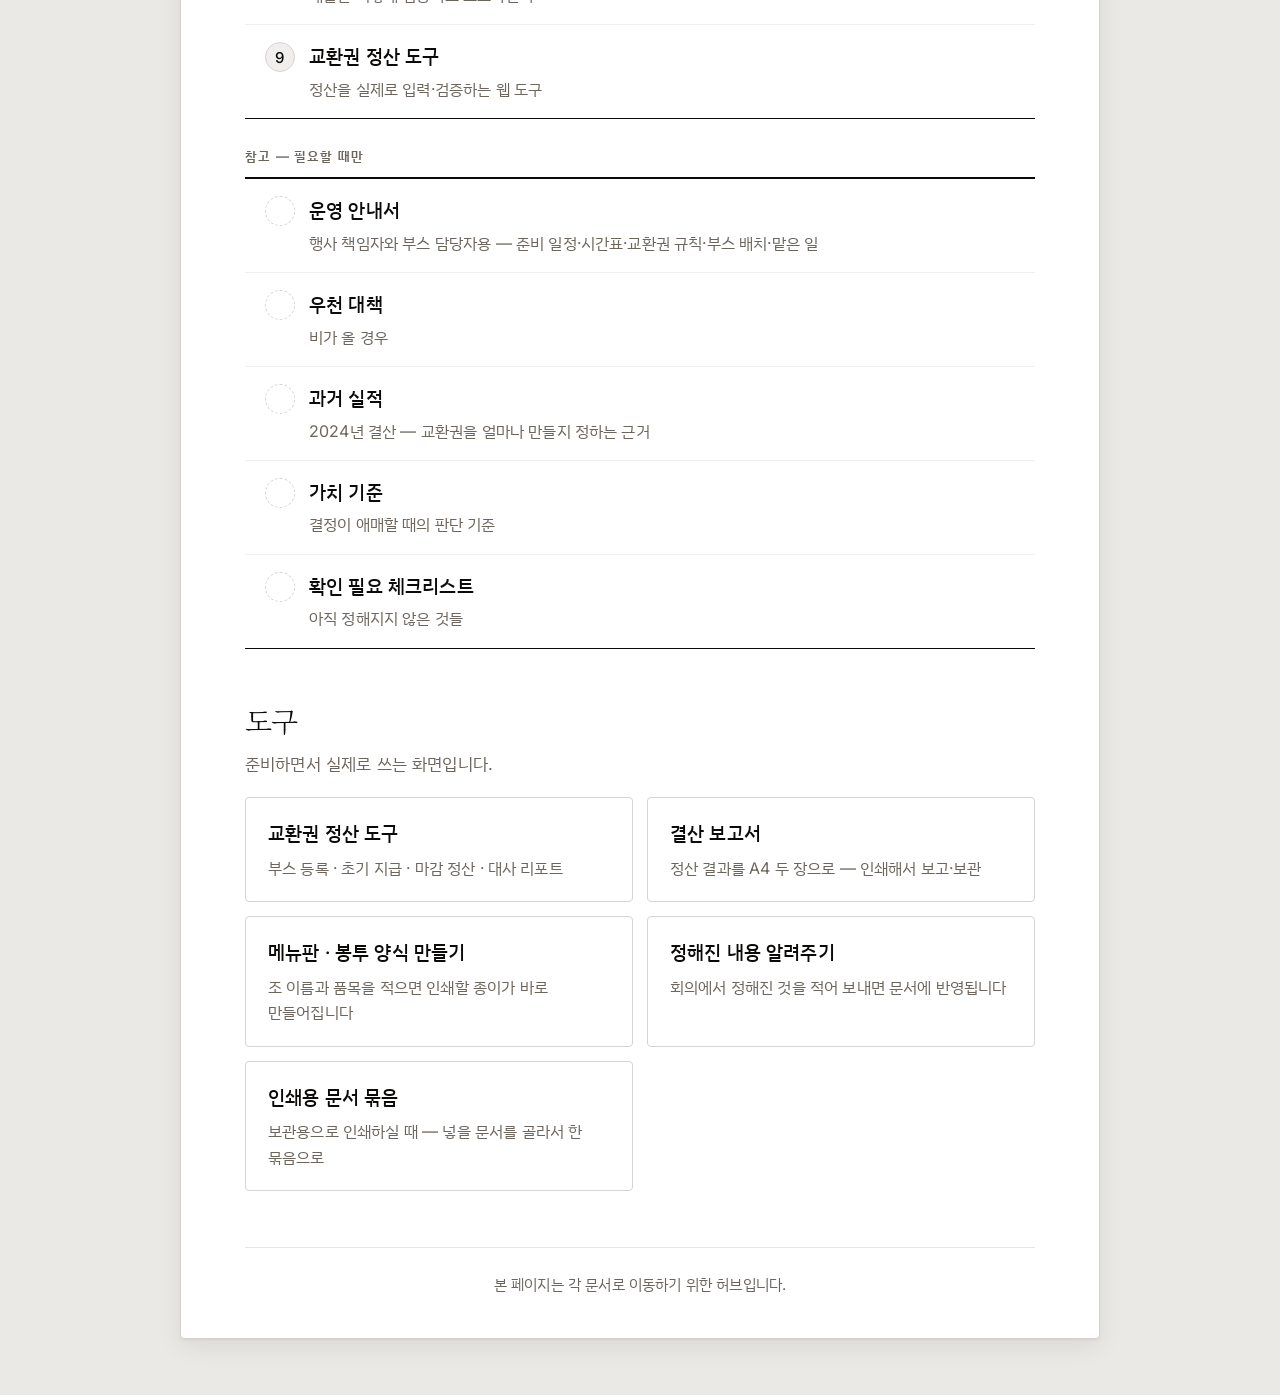
==== commit f59a36a3: "Record the 2026 event day as it happened and add the 운영 안내서 Bring the timeline, booth layout and rol" ====
--- a/index.html
+++ b/index.html
@@ -65,6 +65,7 @@
     <div class="doc-group">
       <p class="eyebrow">참고 — 필요할 때만</p>
       <ul class="doc-list">
+        <li><a href="doc.html?src=docs/운영_안내서.md"><span class="step blank"></span><span class="text"><span class="name">운영 안내서</span><span class="desc">행사 책임자와 부스 담당자용 — 준비 일정·시간표·교환권 규칙·부스 배치·맡은 일</span></span></a></li>
         <li><a href="doc.html?src=docs/우천_대책.md"><span class="step blank"></span><span class="text"><span class="name">우천 대책</span><span class="desc">비가 올 경우</span></span></a></li>
         <li><a href="doc.html?src=docs/과거_실적.md"><span class="step blank"></span><span class="text"><span class="name">과거 실적</span><span class="desc">2024년 결산 — 교환권을 얼마나 만들지 정하는 근거</span></span></a></li>
         <li><a href="doc.html?src=docs/가치_기준.md"><span class="step blank"></span><span class="text"><span class="name">가치 기준</span><span class="desc">결정이 애매할 때의 판단 기준</span></span></a></li>
